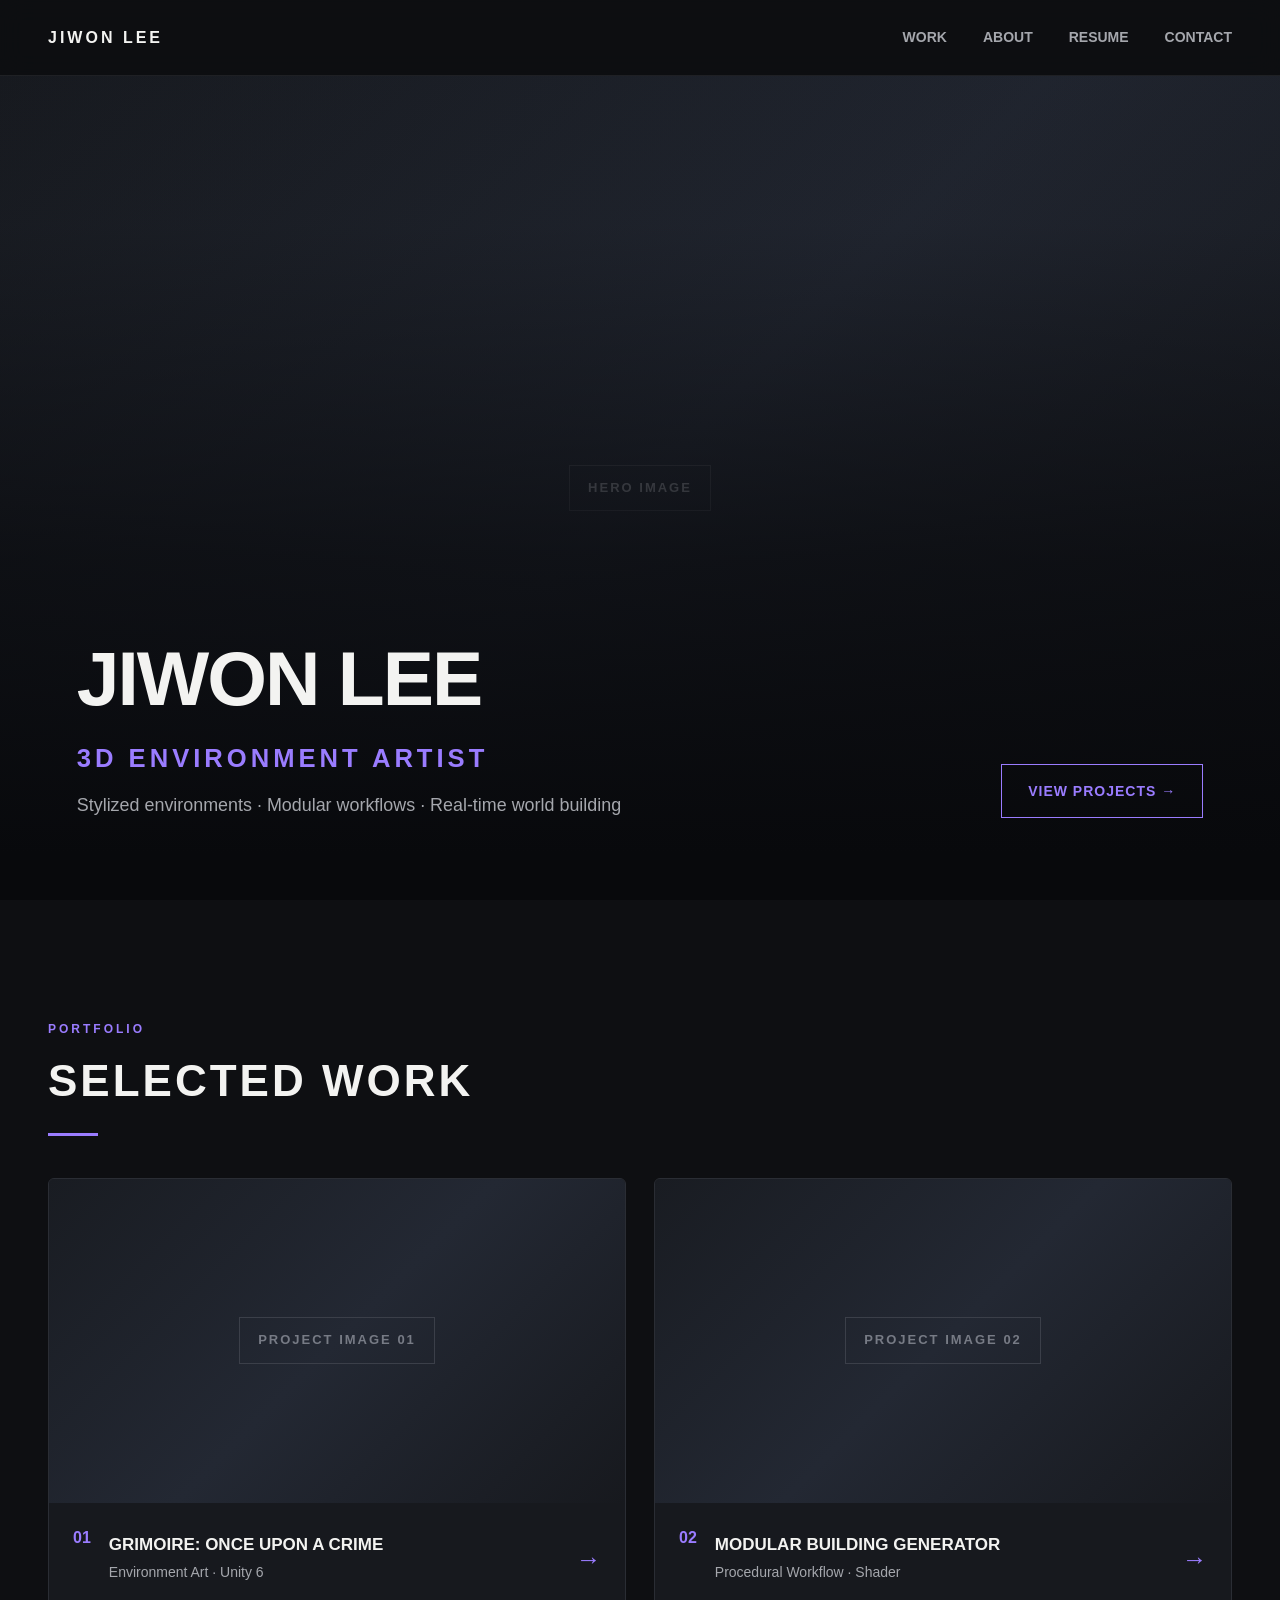
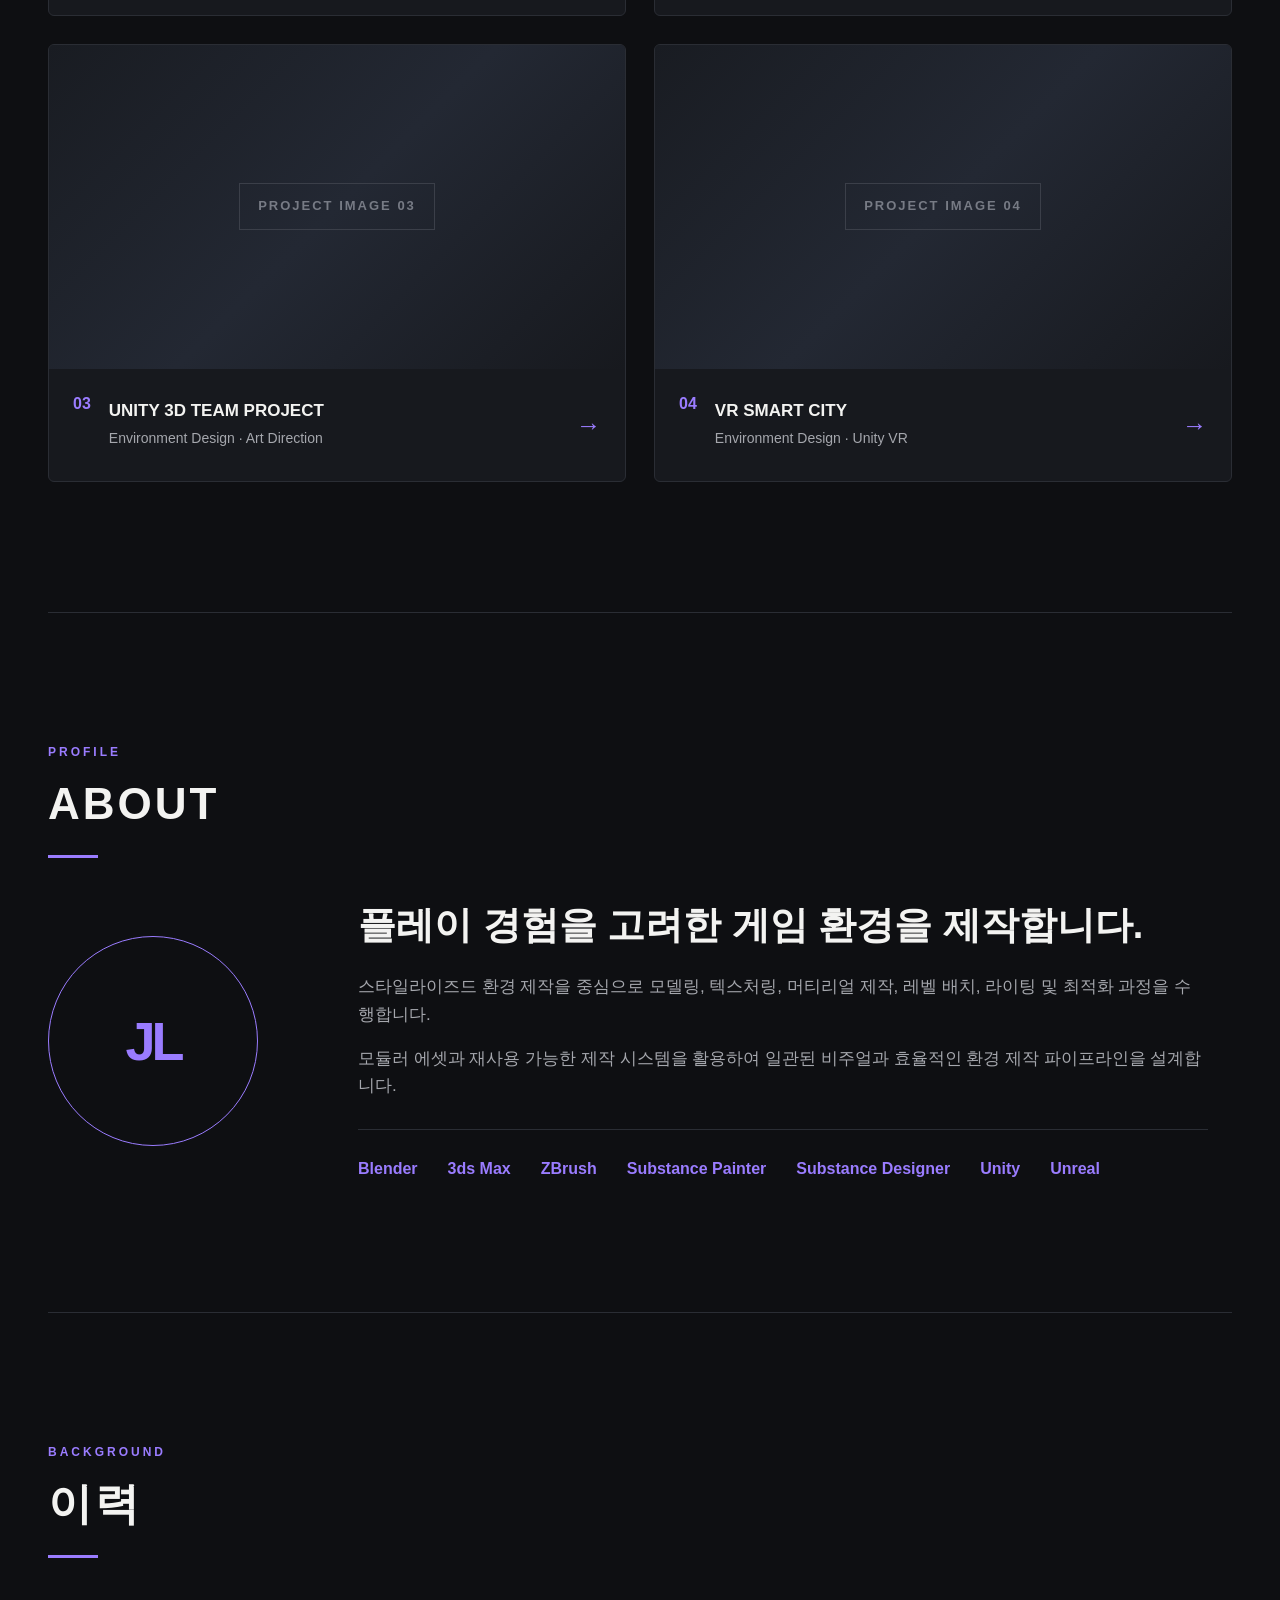
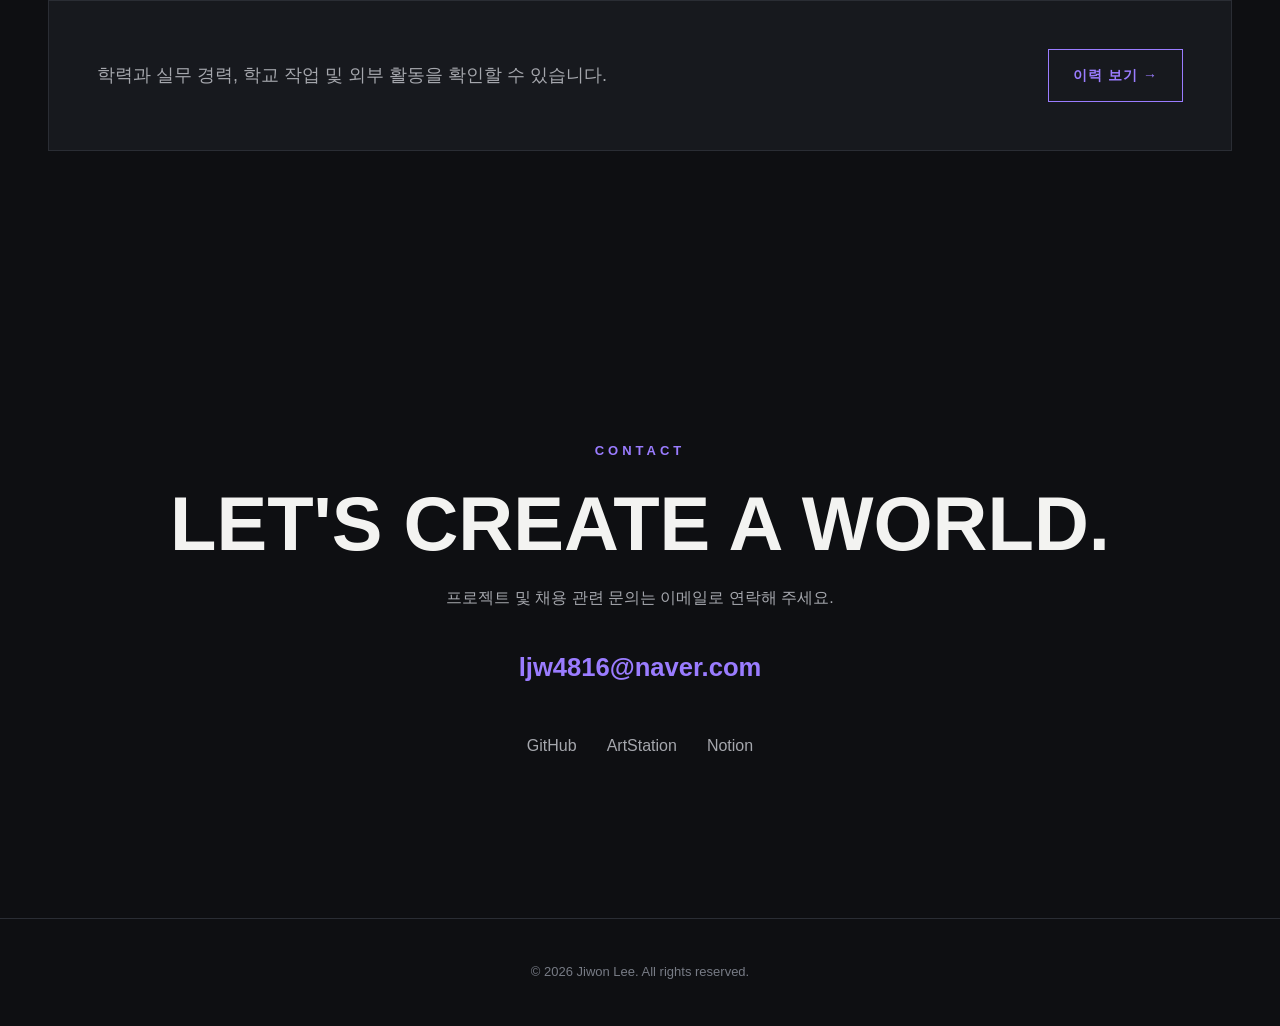
==== index.html @ c4b24809 "메인 페이지 이력 섹션 한글화" ====
<!DOCTYPE html>
<html lang="ko">
<head>
    <meta charset="UTF-8">
    <meta name="viewport" content="width=device-width, initial-scale=1.0">

    <title>Jiwon Lee | 3D Environment Artist</title>

    <link rel="stylesheet" href="style.css">
</head>

<body>

<header class="site-header">
    <a class="logo" href="#home">JIWON LEE</a>

    <nav>
        <a href="#projects">Work</a>
        <a href="#about">About</a>
        <a href="#resume">Resume</a>
        <a href="#contact">Contact</a>
    </nav>
</header>

<main>

    <!-- 대표 영역 -->
    <section id="home" class="hero">

        <div class="hero-image placeholder-image">
            <span>HERO IMAGE</span>
        </div>

        <div class="hero-overlay"></div>

        <div class="hero-content">
            <p class="hero-name">JIWON LEE</p>

            <h1>3D ENVIRONMENT ARTIST</h1>

            <p class="hero-description">
                Stylized environments · Modular workflows · Real-time world building
            </p>
        </div>

        <a class="hero-button" href="#projects">
            VIEW PROJECTS →
        </a>

    </section>


    <!-- 대표 프로젝트 -->
    <section id="projects" class="projects section">

        <div class="section-heading">
            <p>PORTFOLIO</p>
            <h2>SELECTED WORK</h2>
        </div>

        <div class="project-grid">

            <a class="project-card" href="projects/grimoire.html">
                <div class="project-image placeholder-image">
                    <span>PROJECT IMAGE 01</span>
                </div>

                <div class="project-info">
                    <span class="project-number">01</span>

                    <div>
                        <h3>GRIMOIRE: ONCE UPON A CRIME</h3>
                        <p>Environment Art · Unity 6</p>
                    </div>

                    <span class="project-arrow">→</span>
                </div>
            </a>


            <article class="project-card">
                <div class="project-image placeholder-image">
                    <span>PROJECT IMAGE 02</span>
                </div>

                <div class="project-info">
                    <span class="project-number">02</span>

                    <div>
                        <h3>MODULAR BUILDING GENERATOR</h3>
                        <p>Procedural Workflow · Shader</p>
                    </div>

                    <span class="project-arrow">→</span>
                </div>
            </article>


            <article class="project-card">
                <div class="project-image placeholder-image">
                    <span>PROJECT IMAGE 03</span>
                </div>

                <div class="project-info">
                    <span class="project-number">03</span>

                    <div>
                        <h3>UNITY 3D TEAM PROJECT</h3>
                        <p>Environment Design · Art Direction</p>
                    </div>

                    <span class="project-arrow">→</span>
                </div>
            </article>


            <article class="project-card">
                <div class="project-image placeholder-image">
                    <span>PROJECT IMAGE 04</span>
                </div>

                <div class="project-info">
                    <span class="project-number">04</span>

                    <div>
                        <h3>VR SMART CITY</h3>
                        <p>Environment Design · Unity VR</p>
                    </div>

                    <span class="project-arrow">→</span>
                </div>
            </article>

        </div>
    </section>


    <!-- 소개 -->
    <section id="about" class="about section">

        <div class="section-heading">
            <p>PROFILE</p>
            <h2>ABOUT</h2>
        </div>

        <div class="about-content">

            <div class="about-symbol">
                JL
            </div>

            <div class="about-text">
                <h3>플레이 경험을 고려한 게임 환경을 제작합니다.</h3>

                <p>
                    스타일라이즈드 환경 제작을 중심으로 모델링, 텍스처링,
                    머티리얼 제작, 레벨 배치, 라이팅 및 최적화 과정을 수행합니다.
                </p>

                <p>
                    모듈러 에셋과 재사용 가능한 제작 시스템을 활용하여
                    일관된 비주얼과 효율적인 환경 제작 파이프라인을 설계합니다.
                </p>

                <ul class="skill-list">
                    <li>Blender</li>
                    <li>3ds Max</li>
                    <li>ZBrush</li>
                    <li>Substance Painter</li>
                    <li>Substance Designer</li>
                    <li>Unity</li>
                    <li>Unreal</li>
                </ul>
            </div>

        </div>
    </section>


     <!-- 이력 -->
    <section id="resume" class="resume section">
    
        <div class="section-heading">
            <p>BACKGROUND</p>
            <h2>이력</h2>
        </div>
    
        <div class="resume-box">
    
            <p>
                학력과 실무 경력, 학교 작업 및 외부 활동을 확인할 수 있습니다.
            </p>
    
            <a class="outline-button" href="resume.html">
                이력 보기 →
            </a>
    
        </div>
    
    </section>


    <!-- 연락처 -->
    <section id="contact" class="contact section">

        <p class="contact-label">CONTACT</p>

        <h2>LET'S CREATE A WORLD.</h2>

        <p>
            프로젝트 및 채용 관련 문의는 이메일로 연락해 주세요.
        </p>

        <a class="email-link" href="mailto:your-email@example.com">
            ljw4816@naver.com
        </a>

        <div class="social-links">
            <a href="#" target="_blank">GitHub</a>
            <a href="#" target="_blank">ArtStation</a>
            <a href="#" target="_blank">Notion</a>
        </div>

    </section>

</main>


<footer>
    <p>© 2026 Jiwon Lee. All rights reserved.</p>
</footer>

</body>
</html>
---- style.css ----
/* ================================
   기본 설정
================================ */

:root {
    --background: #0e0f12;
    --surface: #17191e;
    --surface-light: #1d2026;
    --text-primary: #f3f3f1;
    --text-secondary: #a5a7ad;
    --line: #2a2d34;
    --accent: #9a7cff;
}

* {
    box-sizing: border-box;
}

html {
    scroll-behavior: smooth;
}

body {
    margin: 0;
    background-color: var(--background);
    color: var(--text-primary);
    font-family: "Pretendard", "Noto Sans KR", Arial, sans-serif;
    line-height: 1.6;
}

a {
    color: inherit;
    text-decoration: none;
}

img {
    display: block;
    width: 100%;
}

.section {
    width: min(1400px, calc(100% - 96px));
    margin: 0 auto;
    padding: 130px 0;
}


/* ================================
   상단 메뉴
================================ */

.site-header {
    position: fixed;
    top: 0;
    left: 0;
    z-index: 1000;

    display: flex;
    align-items: center;
    justify-content: space-between;

    width: 100%;
    height: 76px;
    padding: 0 48px;

    background-color: rgba(14, 15, 18, 0.92);
    border-bottom: 1px solid rgba(255, 255, 255, 0.08);
    backdrop-filter: blur(12px);
}

.logo {
    font-size: 16px;
    font-weight: 800;
    letter-spacing: 3px;
}

nav {
    display: flex;
    gap: 36px;
}

nav a {
    position: relative;
    color: var(--text-secondary);
    font-size: 14px;
    font-weight: 600;
    text-transform: uppercase;
    transition: color 0.2s ease;
}

nav a:hover {
    color: var(--text-primary);
}

nav a::after {
    position: absolute;
    bottom: -10px;
    left: 0;

    width: 0;
    height: 2px;

    background-color: var(--accent);
    content: "";
    transition: width 0.2s ease;
}

nav a:hover::after {
    width: 100%;
}


/* ================================
   Hero
================================ */

.hero {
    position: relative;
    display: flex;
    align-items: flex-end;

    min-height: 100vh;
    padding: 150px 6% 80px;
    overflow: hidden;
}

.hero-image {
    position: absolute;
    inset: 76px 0 0;
}

.hero-overlay {
    position: absolute;
    inset: 0;

    background:
        linear-gradient(
            to top,
            rgba(8, 9, 12, 1) 5%,
            rgba(8, 9, 12, 0.72) 38%,
            rgba(8, 9, 12, 0.12) 75%
        );
}

.hero-content {
    position: relative;
    z-index: 2;
    max-width: 850px;
}

.hero-name {
    margin: 0 0 8px;
    font-size: clamp(42px, 6vw, 82px);
    font-weight: 800;
    line-height: 1;
    letter-spacing: -2px;
}

.hero h1 {
    margin: 22px 0 12px;
    color: var(--accent);
    font-size: clamp(18px, 2vw, 28px);
    font-weight: 600;
    letter-spacing: 4px;
}

.hero-description {
    margin: 0;
    color: var(--text-secondary);
    font-size: clamp(15px, 1.4vw, 19px);
}

.hero-button {
    position: absolute;
    right: 6%;
    bottom: 82px;
    z-index: 2;

    padding: 15px 26px;
    color: var(--accent);
    border: 1px solid var(--accent);

    font-size: 14px;
    font-weight: 700;
    letter-spacing: 1px;
    transition:
        color 0.2s ease,
        background-color 0.2s ease;
}

.hero-button:hover {
    color: #101114;
    background-color: var(--accent);
}


/* ================================
   임시 이미지 영역
================================ */

.placeholder-image {
    display: flex;
    align-items: center;
    justify-content: center;

    color: #777b85;
    background:
        linear-gradient(
            135deg,
            #191c22 0%,
            #232833 50%,
            #17191e 100%
        );
}

.placeholder-image span {
    padding: 12px 18px;
    border: 1px solid #3b3f49;

    font-size: 13px;
    font-weight: 700;
    letter-spacing: 2px;
}


/* ================================
   섹션 제목
================================ */

.section-heading {
    margin-bottom: 42px;
}

.section-heading p {
    margin: 0 0 7px;
    color: var(--accent);

    font-size: 12px;
    font-weight: 700;
    letter-spacing: 3px;
}

.section-heading h2 {
    margin: 0;
    font-size: clamp(28px, 4vw, 44px);
    letter-spacing: 3px;
}

.section-heading h2::after {
    display: block;

    width: 50px;
    height: 3px;
    margin-top: 16px;

    background-color: var(--accent);
    content: "";
}


/* ================================
   프로젝트
================================ */

.projects {
    padding-top: 120px;
}

.project-grid {
    display: grid;
    grid-template-columns: repeat(2, minmax(0, 1fr));
    gap: 28px;
}

.project-card {
    overflow: hidden;
    background-color: var(--surface);
    border: 1px solid var(--line);
    border-radius: 6px;

    transition:
        transform 0.25s ease,
        border-color 0.25s ease;
}

.project-card:hover {
    transform: translateY(-6px);
    border-color: var(--accent);
}

.project-image {
    width: 100%;
    aspect-ratio: 16 / 9;
    overflow: hidden;
}

.project-image img {
    width: 100%;
    height: 100%;
    object-fit: cover;

    transition: transform 0.35s ease;
}

.project-card:hover .project-image img {
    transform: scale(1.03);
}

.project-info {
    display: grid;
    grid-template-columns: auto 1fr auto;
    align-items: center;
    gap: 18px;

    min-height: 112px;
    padding: 22px 24px;
}

.project-number {
    align-self: start;
    color: var(--accent);
    font-weight: 800;
}

.project-info h3 {
    margin: 0 0 4px;
    font-size: 17px;
    line-height: 1.4;
}

.project-info p {
    margin: 0;
    color: var(--text-secondary);
    font-size: 14px;
}

.project-arrow {
    color: var(--accent);
    font-size: 25px;
}


/* ================================
   About
================================ */

.about {
    border-top: 1px solid var(--line);
}

.about-content {
    display: grid;
    grid-template-columns: 240px 1fr;
    align-items: center;
    gap: 70px;
}

.about-symbol {
    display: flex;
    align-items: center;
    justify-content: center;

    width: 210px;
    aspect-ratio: 1;
    color: var(--accent);
    border: 1px solid var(--accent);
    border-radius: 50%;

    font-size: 54px;
    font-weight: 800;
    letter-spacing: -4px;
}

.about-text {
    max-width: 850px;
}

.about-text h3 {
    margin: 0 0 22px;
    font-size: clamp(24px, 3vw, 38px);
    line-height: 1.35;
}

.about-text p {
    color: var(--text-secondary);
    font-size: 17px;
}

.skill-list {
    display: flex;
    flex-wrap: wrap;
    gap: 12px 30px;

    margin: 30px 0 0;
    padding: 26px 0 0;
    border-top: 1px solid var(--line);
    list-style: none;
}

.skill-list li {
    color: var(--accent);
    font-weight: 700;
}


/* ================================
   Resume
================================ */

.resume {
    border-top: 1px solid var(--line);
}

.resume-box {
    display: flex;
    align-items: center;
    justify-content: space-between;
    gap: 40px;

    padding: 48px;
    background-color: var(--surface);
    border: 1px solid var(--line);
}

.resume-box p {
    margin: 0;
    color: var(--text-secondary);
    font-size: 18px;
}

.outline-button {
    flex-shrink: 0;
    padding: 14px 24px;
    color: var(--accent);
    border: 1px solid var(--accent);

    font-size: 14px;
    font-weight: 700;
    letter-spacing: 1px;
}

.outline-button:hover {
    color: var(--background);
    background-color: var(--accent);
}


/* ================================
   Contact
================================ */

.contact {
    padding-top: 160px;
    padding-bottom: 160px;
    text-align: center;
}

.contact-label {
    margin: 0;
    color: var(--accent);

    font-size: 13px;
    font-weight: 700;
    letter-spacing: 4px;
}

.contact h2 {
    margin: 20px 0;
    font-size: clamp(36px, 6vw, 76px);
    line-height: 1.1;
}

.contact > p:not(.contact-label) {
    color: var(--text-secondary);
}

.email-link {
    display: inline-block;
    margin-top: 20px;

    color: var(--accent);
    font-size: clamp(18px, 2vw, 26px);
    font-weight: 700;
}

.social-links {
    display: flex;
    justify-content: center;
    gap: 30px;

    margin-top: 45px;
}

.social-links a {
    color: var(--text-secondary);
}

.social-links a:hover {
    color: var(--text-primary);
}


/* ================================
   Footer
================================ */

footer {
    padding: 30px 48px;
    color: #777b85;
    border-top: 1px solid var(--line);

    font-size: 13px;
    text-align: center;
}


/* ================================
   태블릿 · 모바일
================================ */

@media (max-width: 900px) {
    .section {
        width: min(100% - 48px, 1400px);
        padding: 90px 0;
    }

    .site-header {
        height: 68px;
        padding: 0 24px;
    }

    nav {
        gap: 20px;
    }

    .hero {
        min-height: 820px;
        padding: 130px 24px 100px;
    }

    .hero-image {
        inset: 68px 0 0;
    }

    .hero-button {
        right: auto;
        bottom: 40px;
        left: 24px;
    }

    .project-grid {
        grid-template-columns: 1fr;
    }

    .about-content {
        grid-template-columns: 1fr;
        gap: 40px;
    }

    .about-symbol {
        width: 150px;
    }

    .resume-box {
        align-items: flex-start;
        flex-direction: column;
    }
}

@media (max-width: 620px) {
    .logo {
        font-size: 13px;
        letter-spacing: 2px;
    }

    nav a {
        display: none;
    }

    nav a:first-child,
    nav a:last-child {
        display: block;
    }

    .hero-name {
        letter-spacing: -1px;
    }

    .hero h1 {
        letter-spacing: 2px;
    }

    .project-info {
        grid-template-columns: auto 1fr;
    }

    .project-arrow {
        display: none;
    }

    .resume-box {
        padding: 30px 24px;
    }

    .social-links {
        flex-wrap: wrap;
    }
}
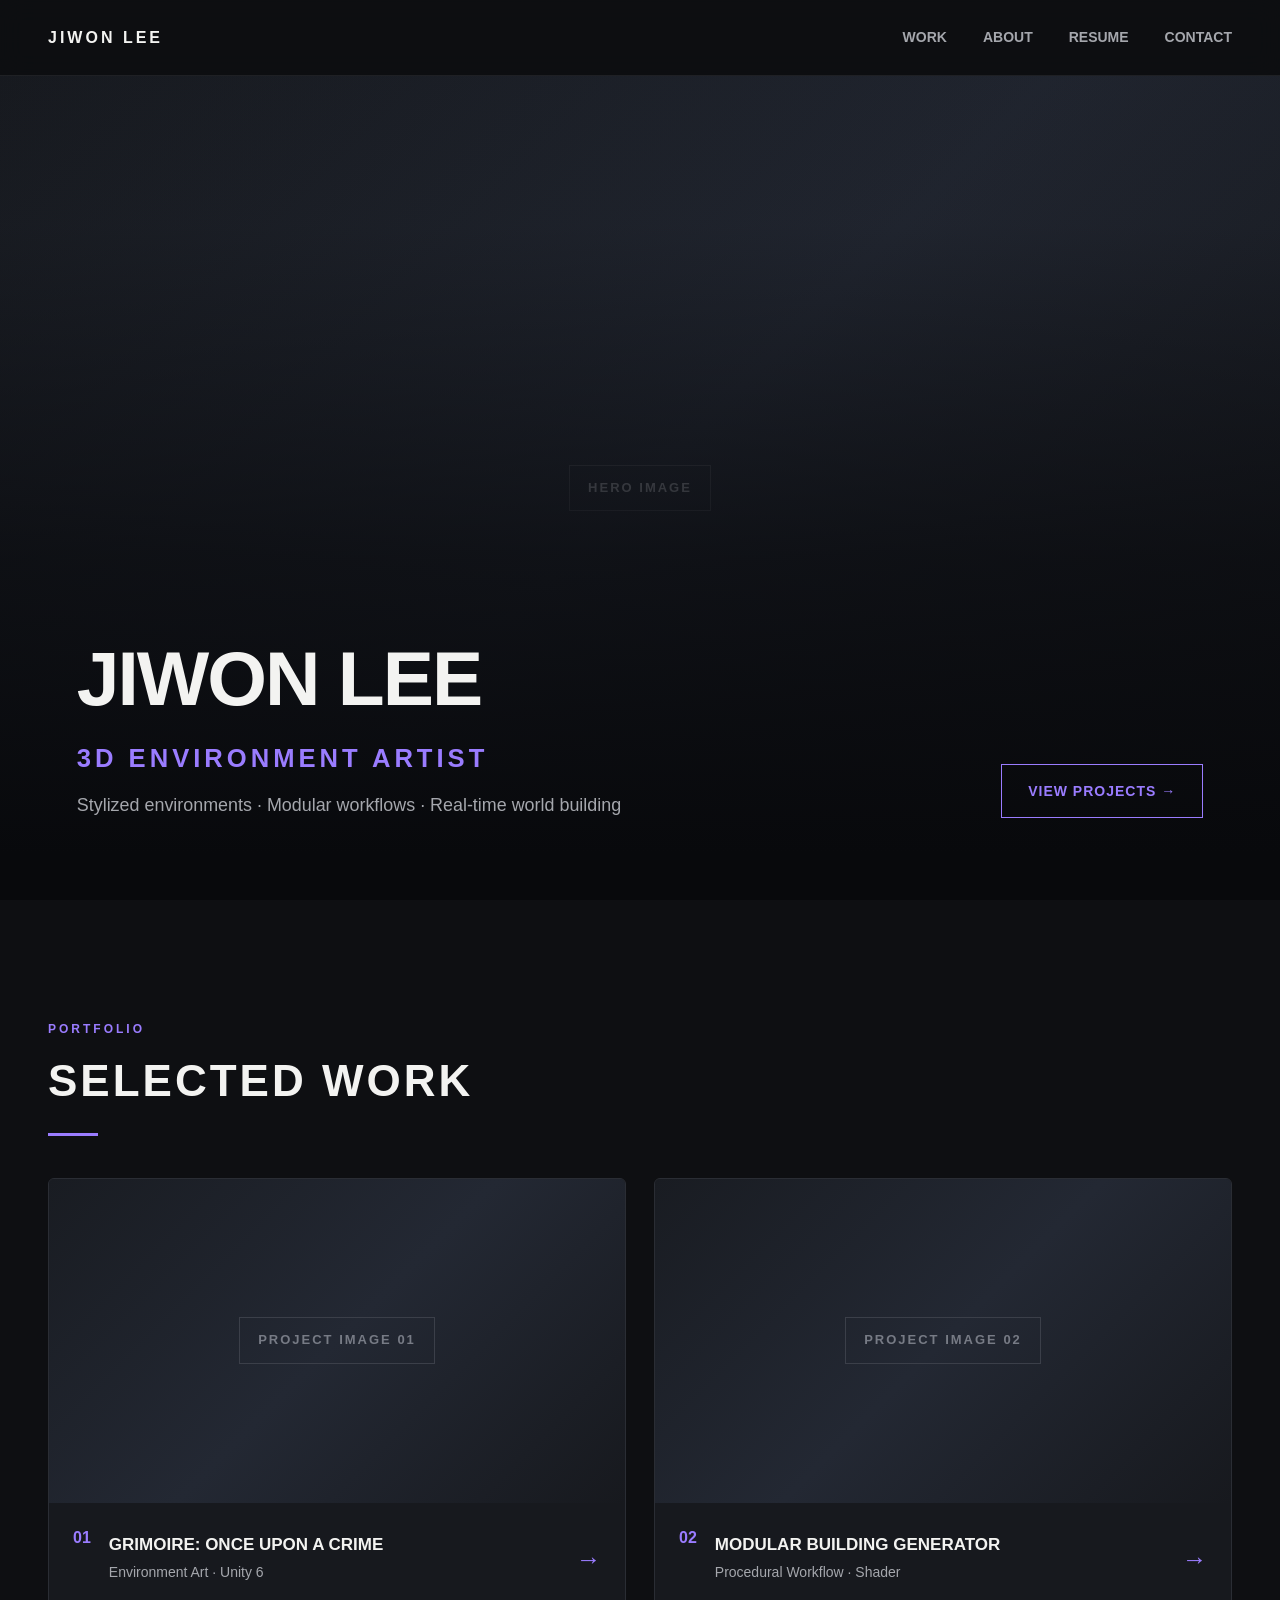
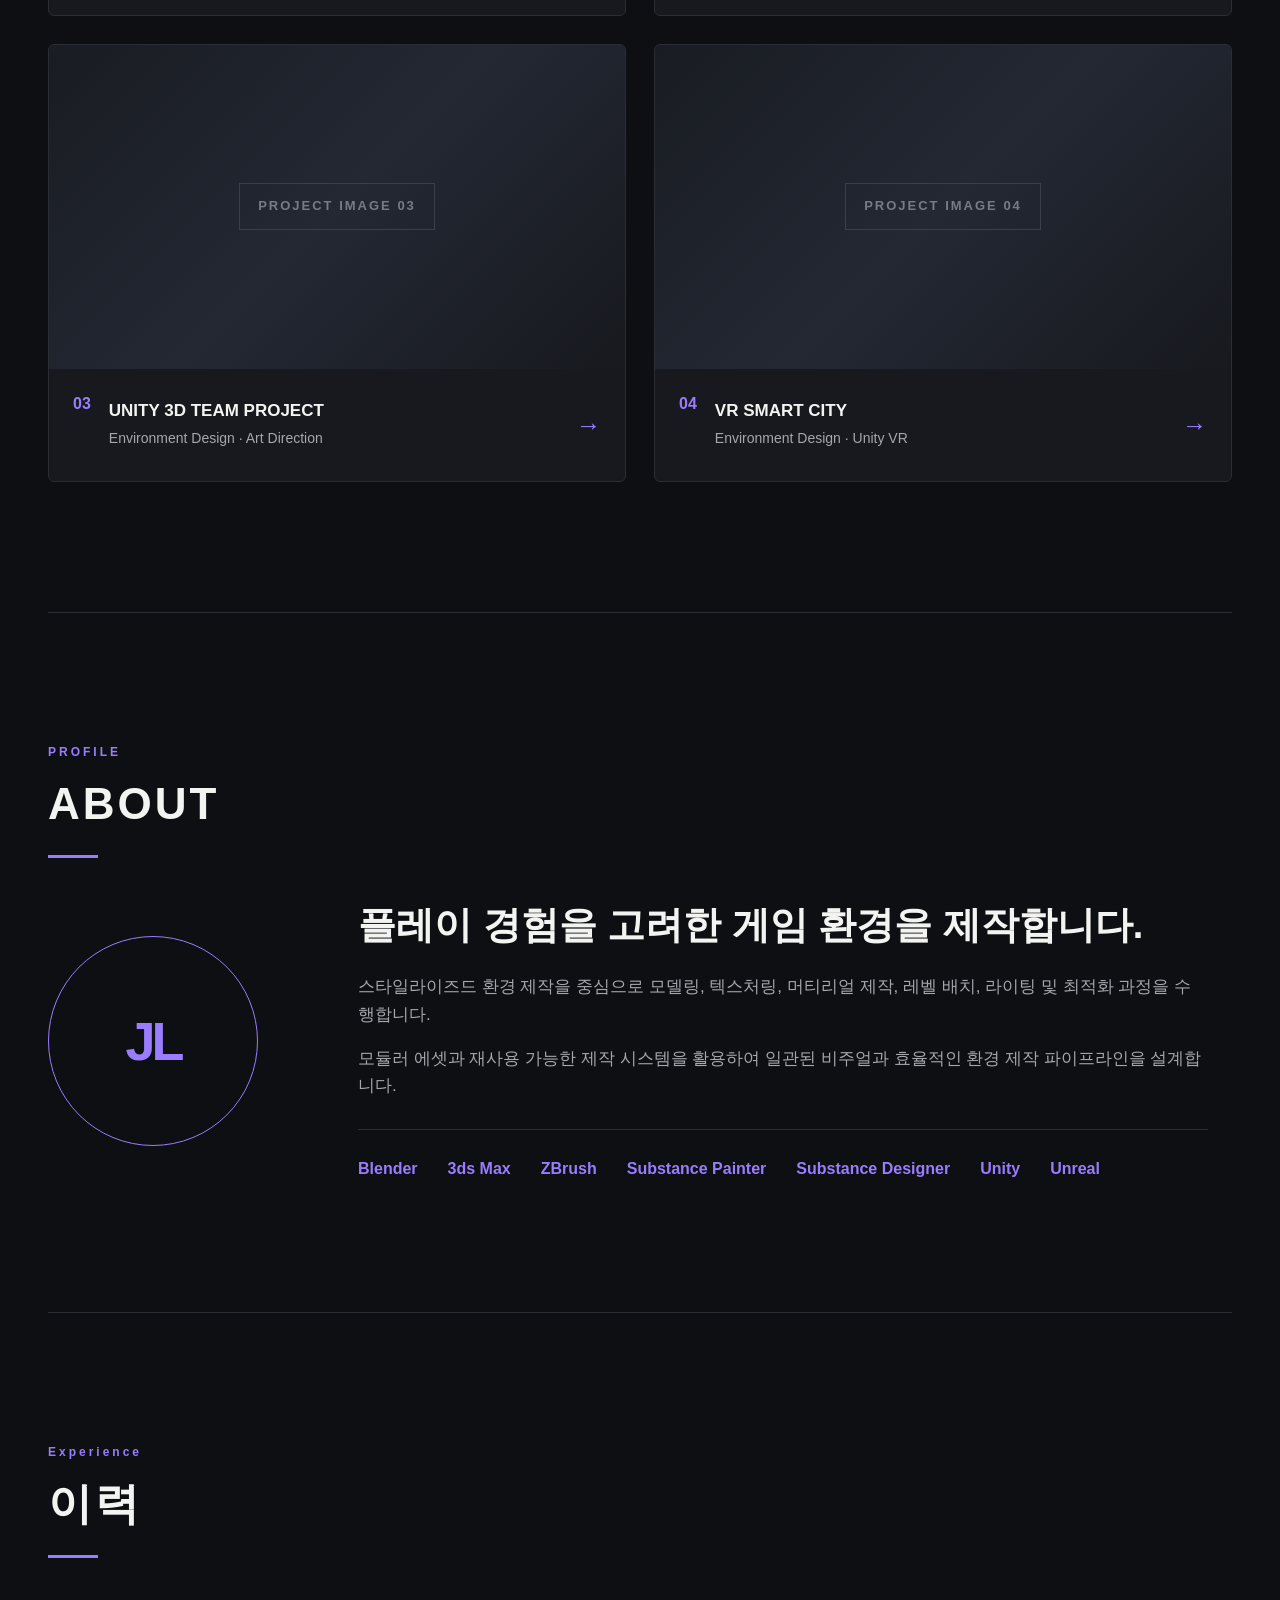
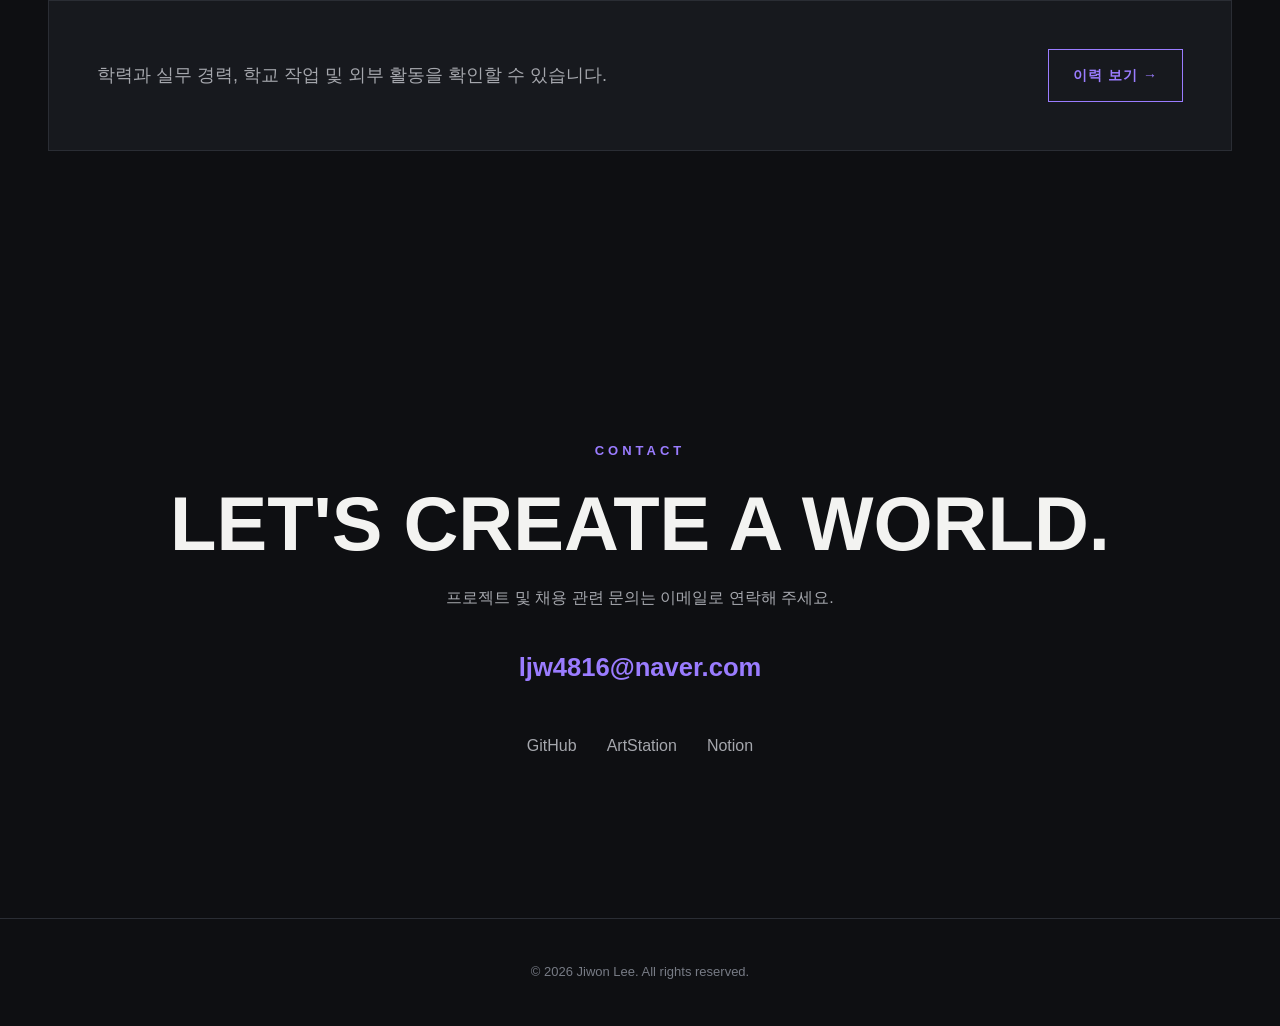
==== commit a4fa4bb2: "Update index.html" ====
--- a/index.html
+++ b/index.html
@@ -181,7 +181,7 @@
     <section id="resume" class="resume section">
     
         <div class="section-heading">
-            <p>BACKGROUND</p>
+            <p>Experience</p>
             <h2>이력</h2>
         </div>
     
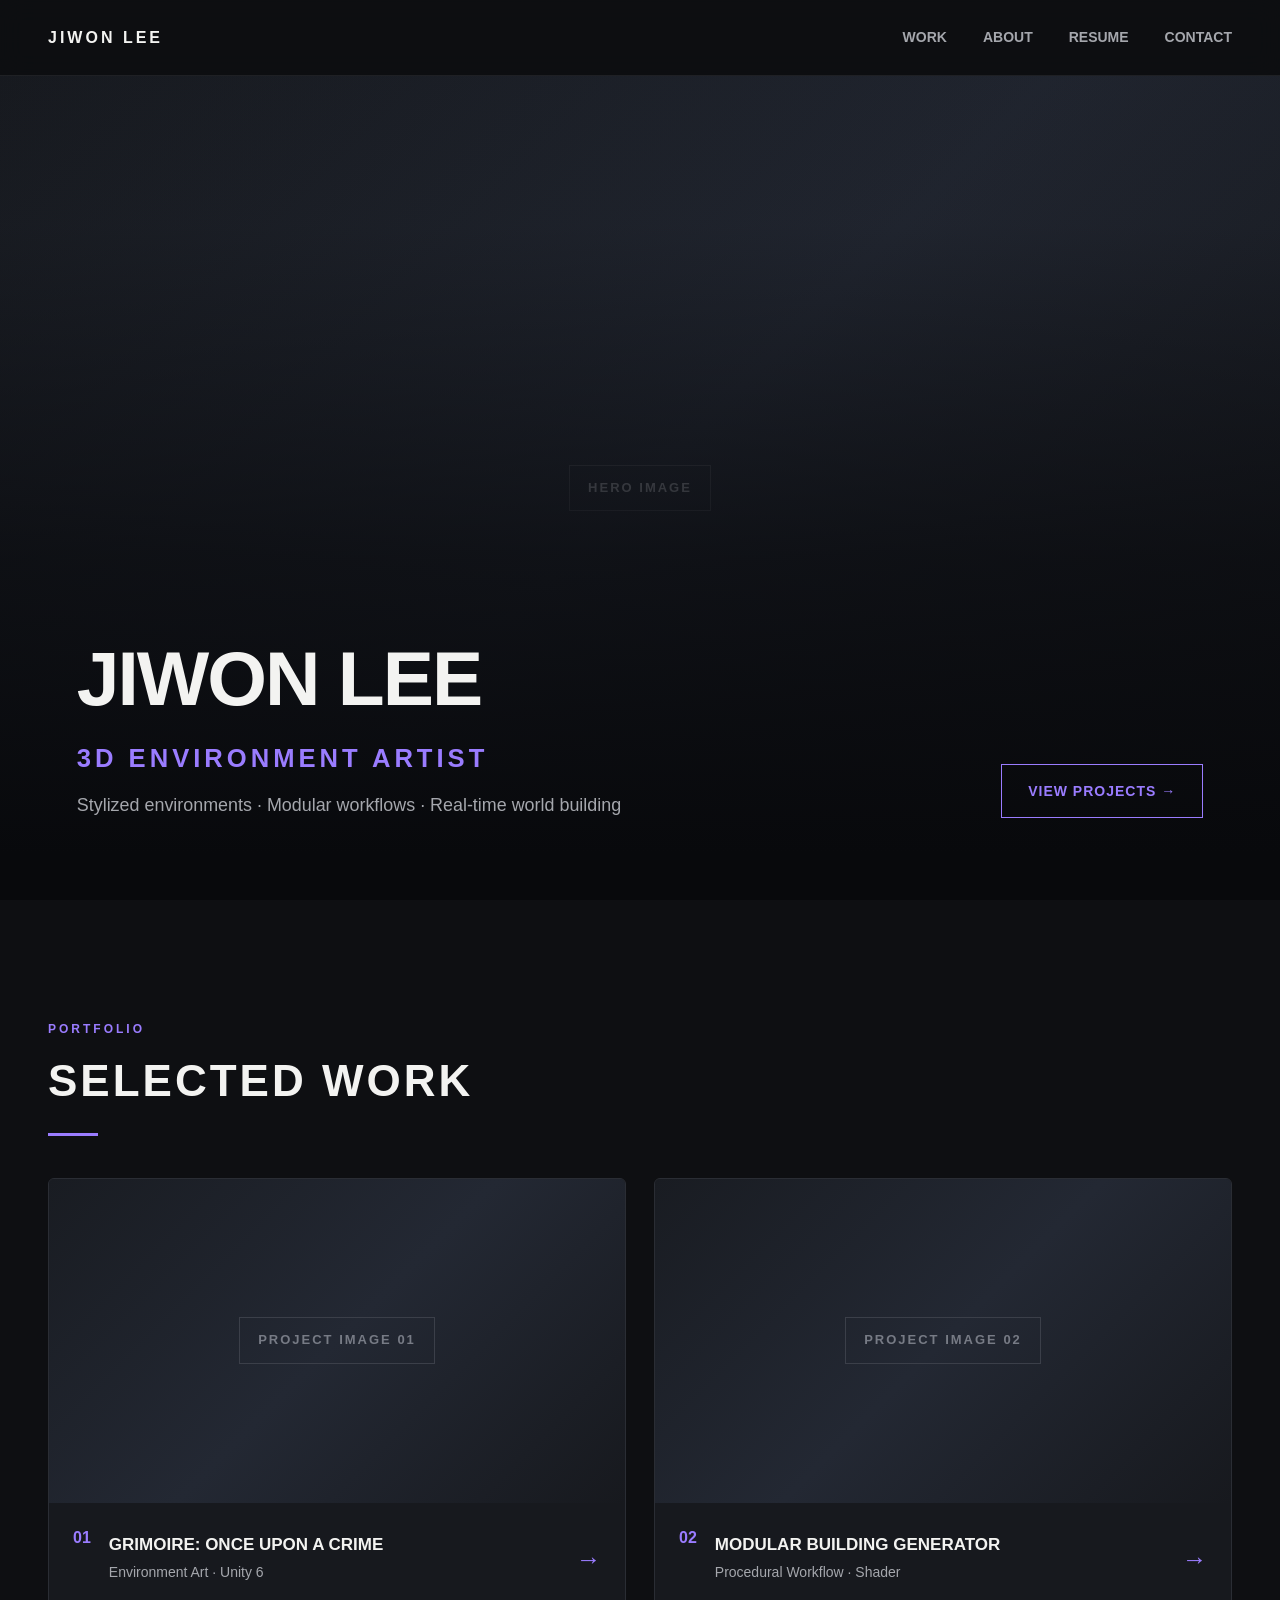
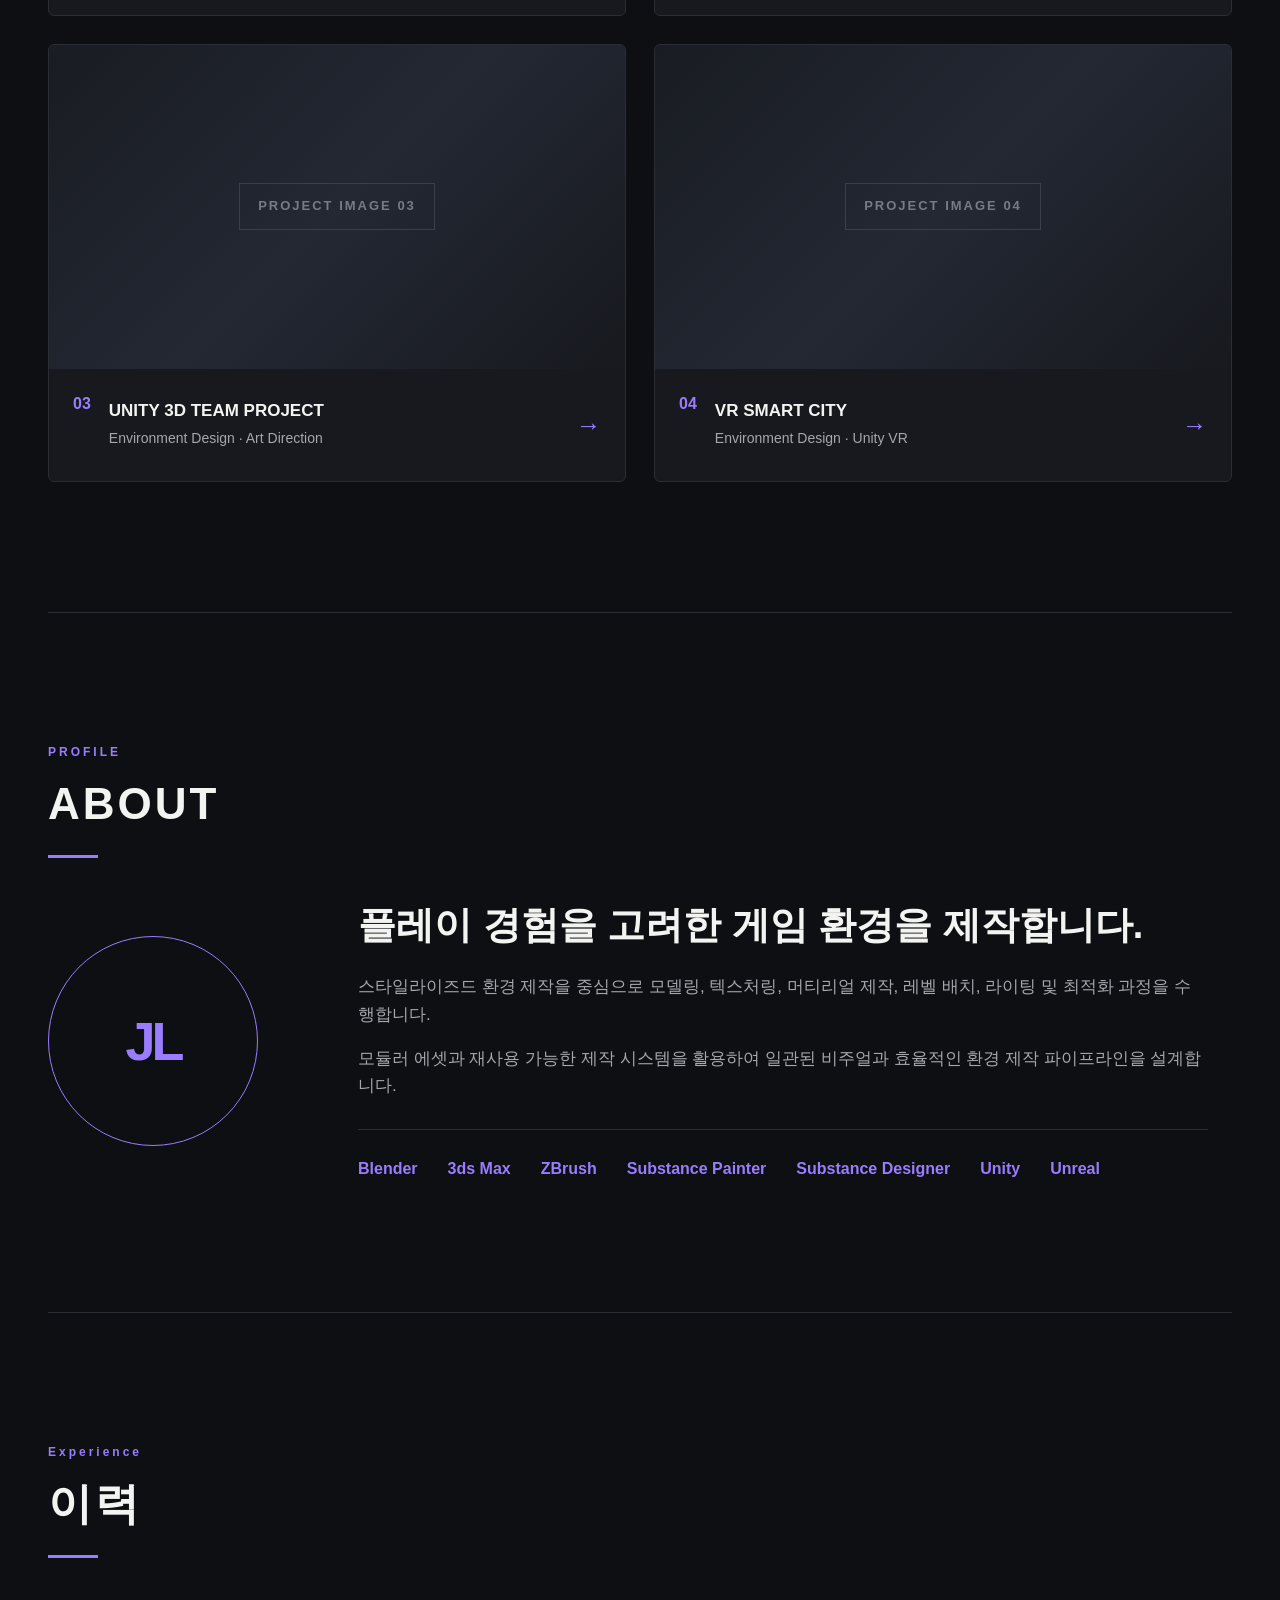
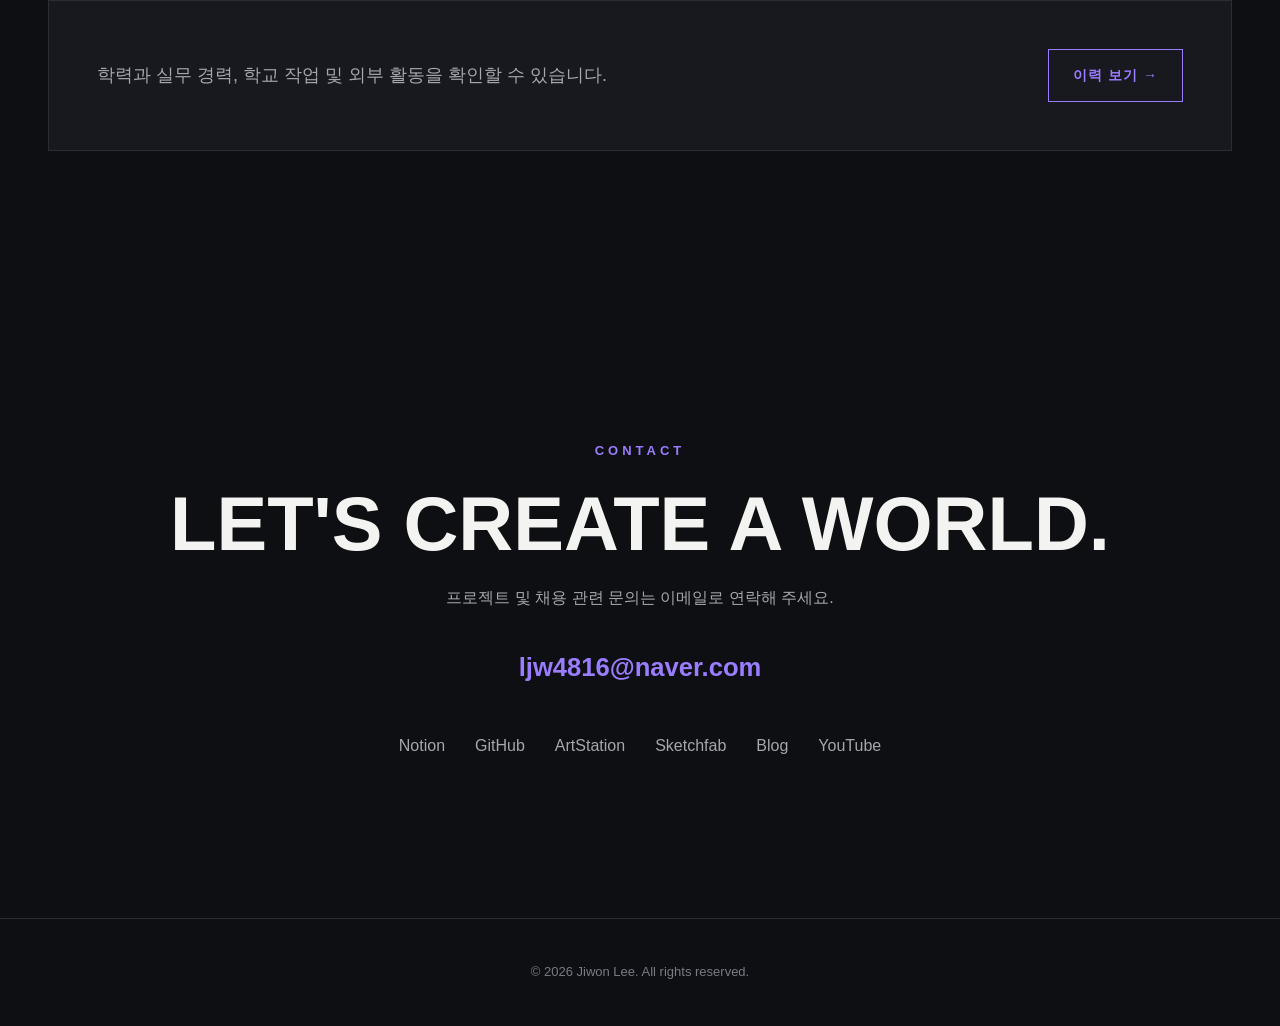
==== commit dc008db9: "연락처 외부 링크 연결" ====
--- a/index.html
+++ b/index.html
@@ -211,15 +211,64 @@
             프로젝트 및 채용 관련 문의는 이메일로 연락해 주세요.
         </p>
 
-        <a class="email-link" href="mailto:your-email@example.com">
-            ljw4816@naver.com
-        </a>
-
-        <div class="social-links">
-            <a href="#" target="_blank">GitHub</a>
-            <a href="#" target="_blank">ArtStation</a>
-            <a href="#" target="_blank">Notion</a>
-        </div>
+        <a
+    class="email-link"
+    href="mailto:ljw4816@naver.com"
+>
+    ljw4816@naver.com
+</a>
+
+       <div class="social-links">
+
+    <a
+        href="https://leejiwon.notion.site/3b110d86fdd580a982d1da7cafaaef46?v=3b110d86fdd58021b322000c36af272a&source=copy_link"
+        target="_blank"
+        rel="noopener noreferrer"
+    >
+        Notion
+    </a>
+
+    <a
+        href="https://github.com/JiwonEnv"
+        target="_blank"
+        rel="noopener noreferrer"
+    >
+        GitHub
+    </a>
+
+    <a
+        href="https://www.artstation.com/leejiwon_karts"
+        target="_blank"
+        rel="noopener noreferrer"
+    >
+        ArtStation
+    </a>
+
+    <a
+        href="https://sketchfab.com/leejiwon"
+        target="_blank"
+        rel="noopener noreferrer"
+    >
+        Sketchfab
+    </a>
+
+    <a
+        href="https://blog.naver.com/ljw4816"
+        target="_blank"
+        rel="noopener noreferrer"
+    >
+        Blog
+    </a>
+
+    <a
+        href="https://www.youtube.com/@GameEnv_Jiwon"
+        target="_blank"
+        rel="noopener noreferrer"
+    >
+        YouTube
+    </a>
+
+</div>
 
     </section>
 
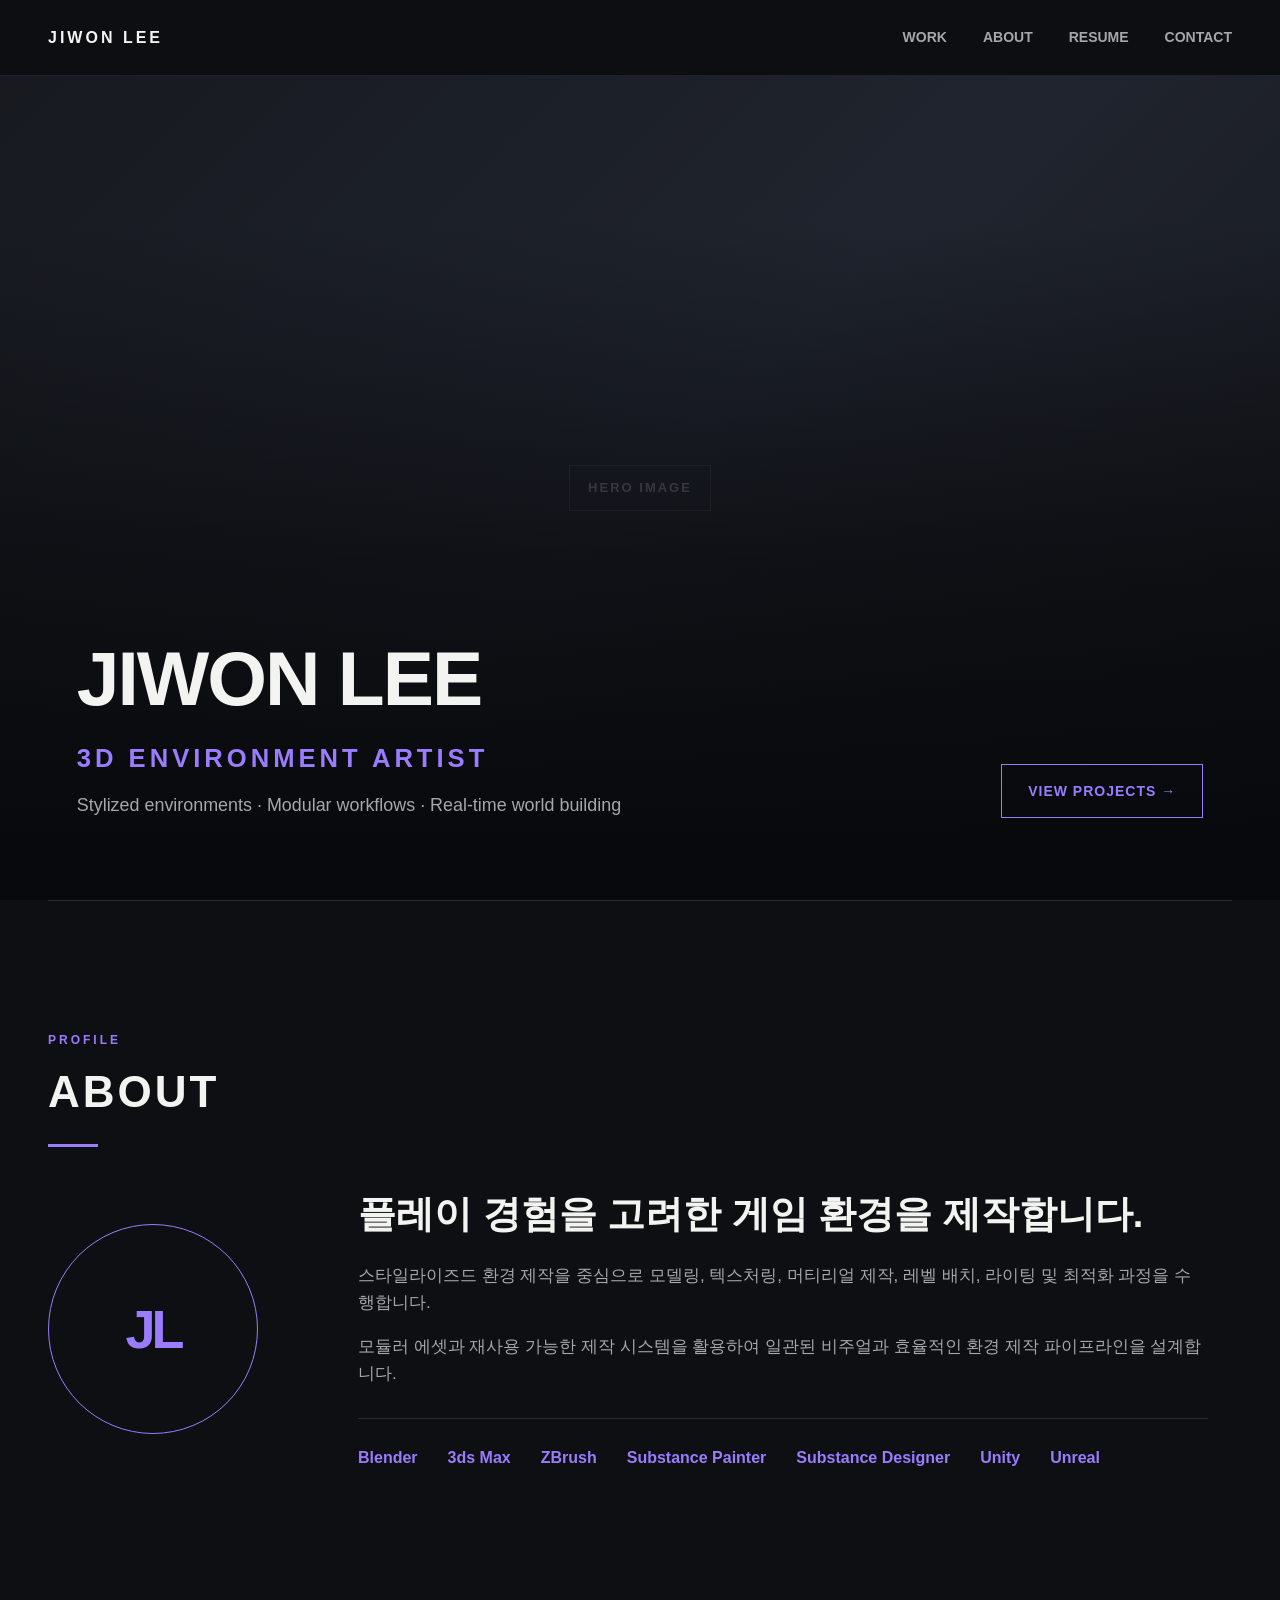
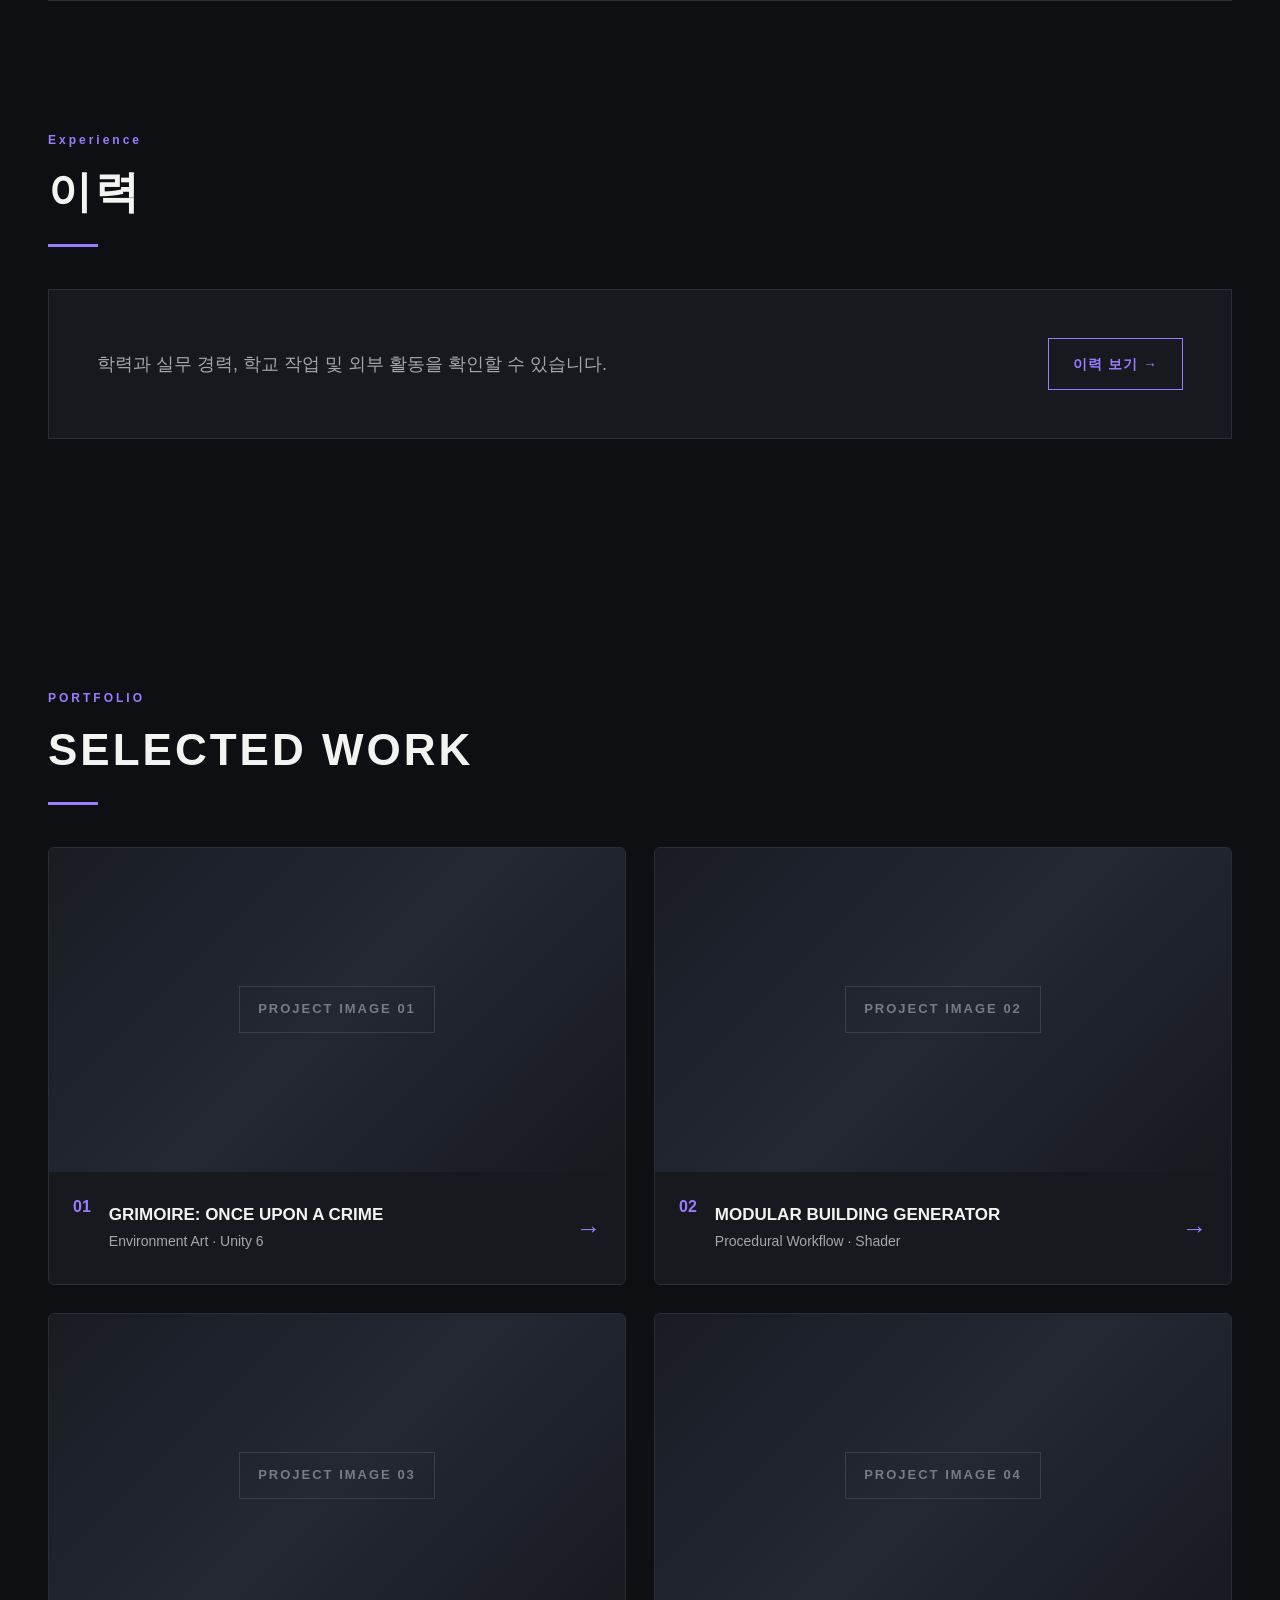
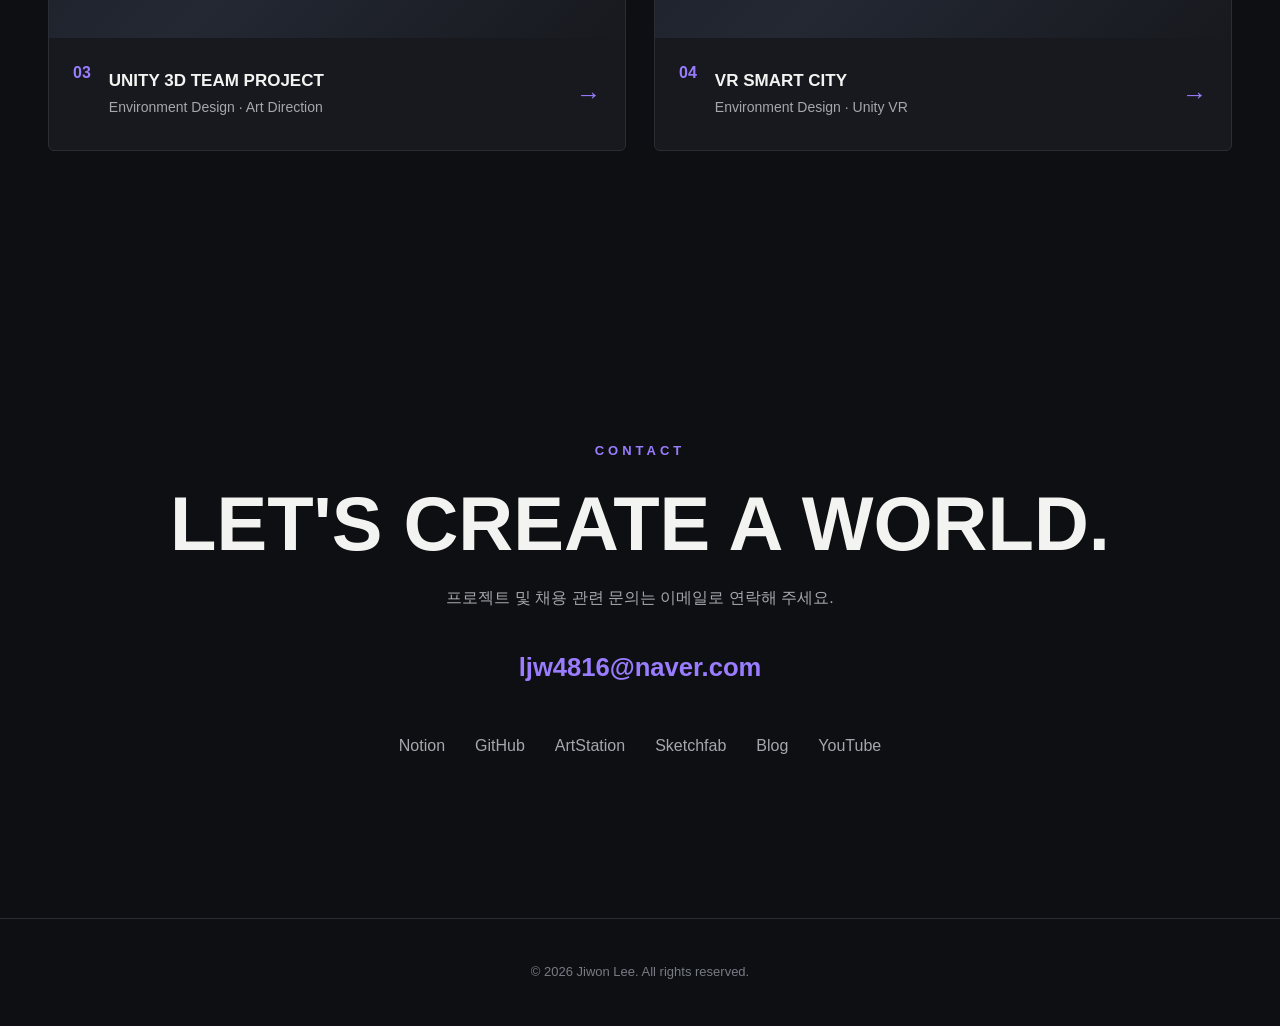
==== commit 3c059e13: "내용 순서 변경" ====
--- a/index.html
+++ b/index.html
@@ -48,92 +48,6 @@
         </a>
 
     </section>
-
-
-    <!-- 대표 프로젝트 -->
-    <section id="projects" class="projects section">
-
-        <div class="section-heading">
-            <p>PORTFOLIO</p>
-            <h2>SELECTED WORK</h2>
-        </div>
-
-        <div class="project-grid">
-
-            <a class="project-card" href="projects/grimoire.html">
-                <div class="project-image placeholder-image">
-                    <span>PROJECT IMAGE 01</span>
-                </div>
-
-                <div class="project-info">
-                    <span class="project-number">01</span>
-
-                    <div>
-                        <h3>GRIMOIRE: ONCE UPON A CRIME</h3>
-                        <p>Environment Art · Unity 6</p>
-                    </div>
-
-                    <span class="project-arrow">→</span>
-                </div>
-            </a>
-
-
-            <article class="project-card">
-                <div class="project-image placeholder-image">
-                    <span>PROJECT IMAGE 02</span>
-                </div>
-
-                <div class="project-info">
-                    <span class="project-number">02</span>
-
-                    <div>
-                        <h3>MODULAR BUILDING GENERATOR</h3>
-                        <p>Procedural Workflow · Shader</p>
-                    </div>
-
-                    <span class="project-arrow">→</span>
-                </div>
-            </article>
-
-
-            <article class="project-card">
-                <div class="project-image placeholder-image">
-                    <span>PROJECT IMAGE 03</span>
-                </div>
-
-                <div class="project-info">
-                    <span class="project-number">03</span>
-
-                    <div>
-                        <h3>UNITY 3D TEAM PROJECT</h3>
-                        <p>Environment Design · Art Direction</p>
-                    </div>
-
-                    <span class="project-arrow">→</span>
-                </div>
-            </article>
-
-
-            <article class="project-card">
-                <div class="project-image placeholder-image">
-                    <span>PROJECT IMAGE 04</span>
-                </div>
-
-                <div class="project-info">
-                    <span class="project-number">04</span>
-
-                    <div>
-                        <h3>VR SMART CITY</h3>
-                        <p>Environment Design · Unity VR</p>
-                    </div>
-
-                    <span class="project-arrow">→</span>
-                </div>
-            </article>
-
-        </div>
-    </section>
-
 
     <!-- 소개 -->
     <section id="about" class="about section">
@@ -199,6 +113,90 @@
     
     </section>
 
+    <!-- 대표 프로젝트 -->
+    <section id="projects" class="projects section">
+
+        <div class="section-heading">
+            <p>PORTFOLIO</p>
+            <h2>SELECTED WORK</h2>
+        </div>
+
+        <div class="project-grid">
+
+            <a class="project-card" href="projects/grimoire.html">
+                <div class="project-image placeholder-image">
+                    <span>PROJECT IMAGE 01</span>
+                </div>
+
+                <div class="project-info">
+                    <span class="project-number">01</span>
+
+                    <div>
+                        <h3>GRIMOIRE: ONCE UPON A CRIME</h3>
+                        <p>Environment Art · Unity 6</p>
+                    </div>
+
+                    <span class="project-arrow">→</span>
+                </div>
+            </a>
+
+
+            <article class="project-card">
+                <div class="project-image placeholder-image">
+                    <span>PROJECT IMAGE 02</span>
+                </div>
+
+                <div class="project-info">
+                    <span class="project-number">02</span>
+
+                    <div>
+                        <h3>MODULAR BUILDING GENERATOR</h3>
+                        <p>Procedural Workflow · Shader</p>
+                    </div>
+
+                    <span class="project-arrow">→</span>
+                </div>
+            </article>
+
+
+            <article class="project-card">
+                <div class="project-image placeholder-image">
+                    <span>PROJECT IMAGE 03</span>
+                </div>
+
+                <div class="project-info">
+                    <span class="project-number">03</span>
+
+                    <div>
+                        <h3>UNITY 3D TEAM PROJECT</h3>
+                        <p>Environment Design · Art Direction</p>
+                    </div>
+
+                    <span class="project-arrow">→</span>
+                </div>
+            </article>
+
+
+            <article class="project-card">
+                <div class="project-image placeholder-image">
+                    <span>PROJECT IMAGE 04</span>
+                </div>
+
+                <div class="project-info">
+                    <span class="project-number">04</span>
+
+                    <div>
+                        <h3>VR SMART CITY</h3>
+                        <p>Environment Design · Unity VR</p>
+                    </div>
+
+                    <span class="project-arrow">→</span>
+                </div>
+            </article>
+
+        </div>
+    </section>
+
 
     <!-- 연락처 -->
     <section id="contact" class="contact section">
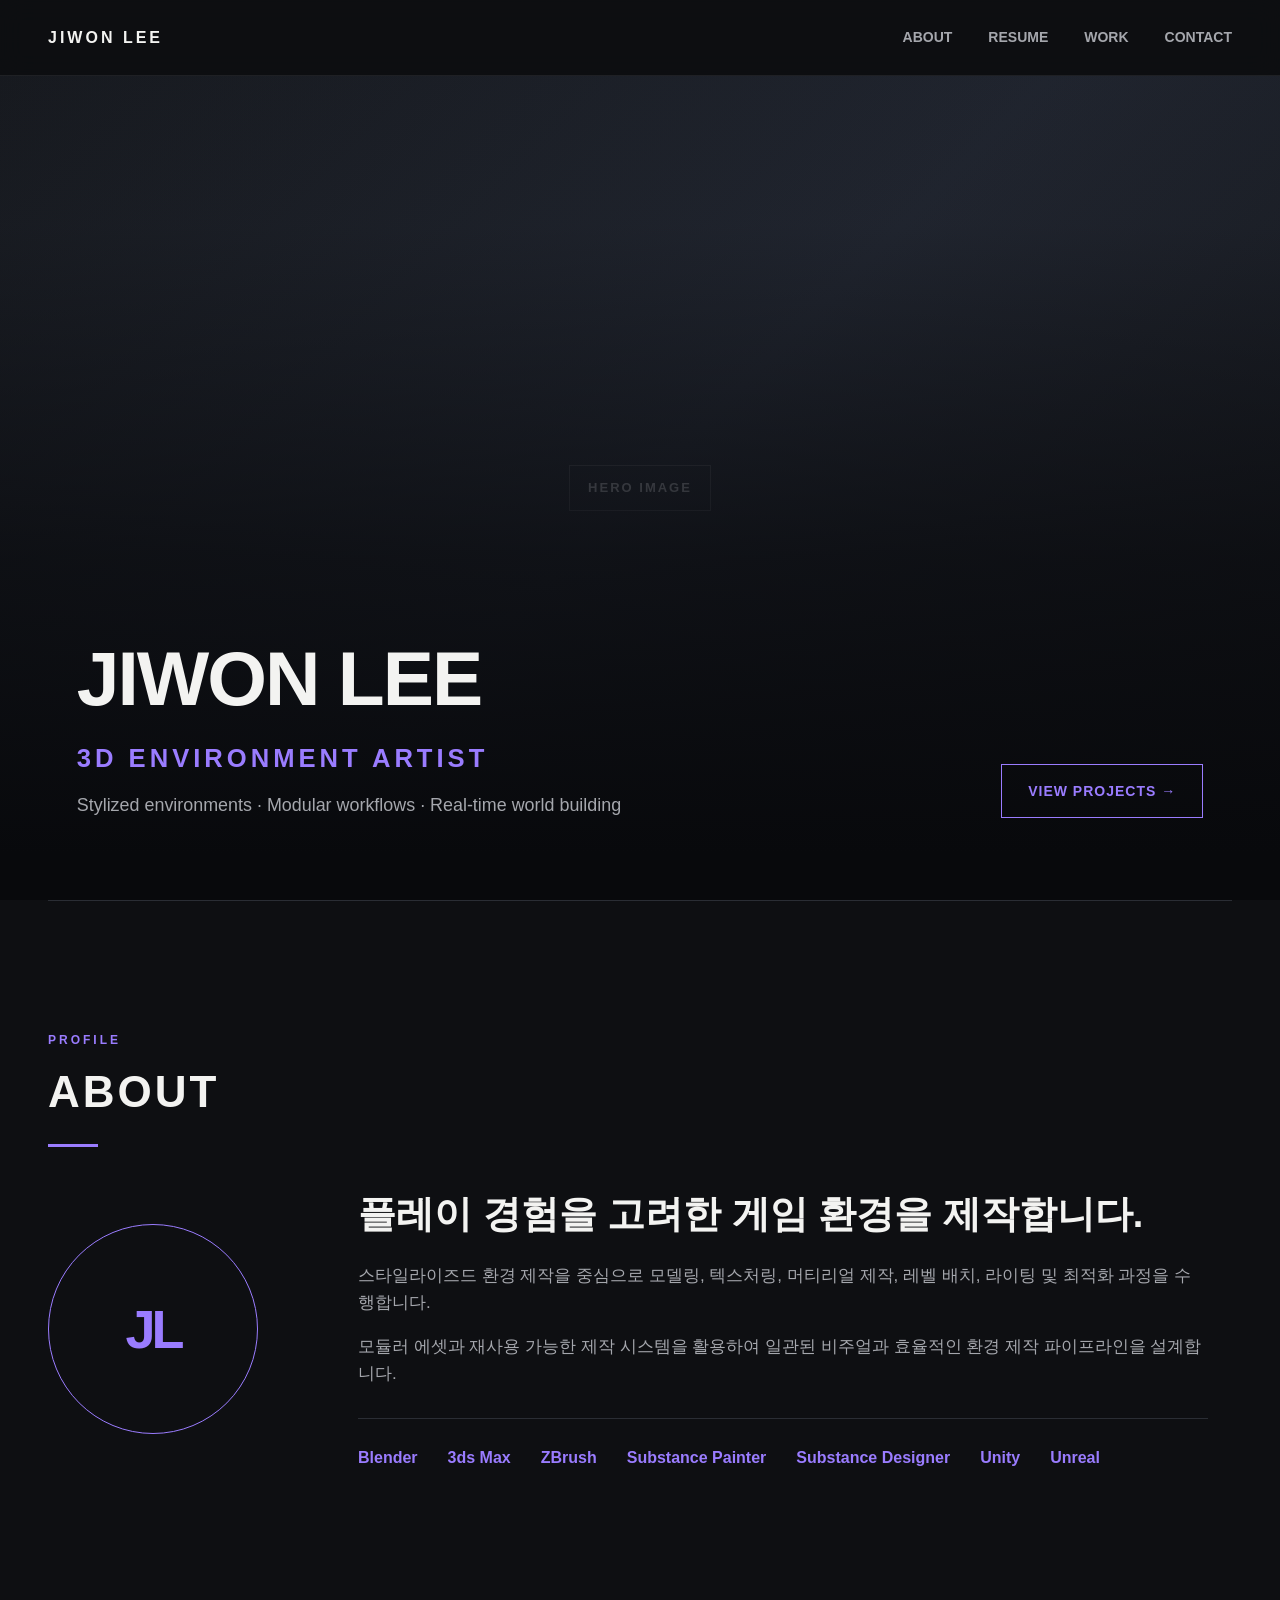
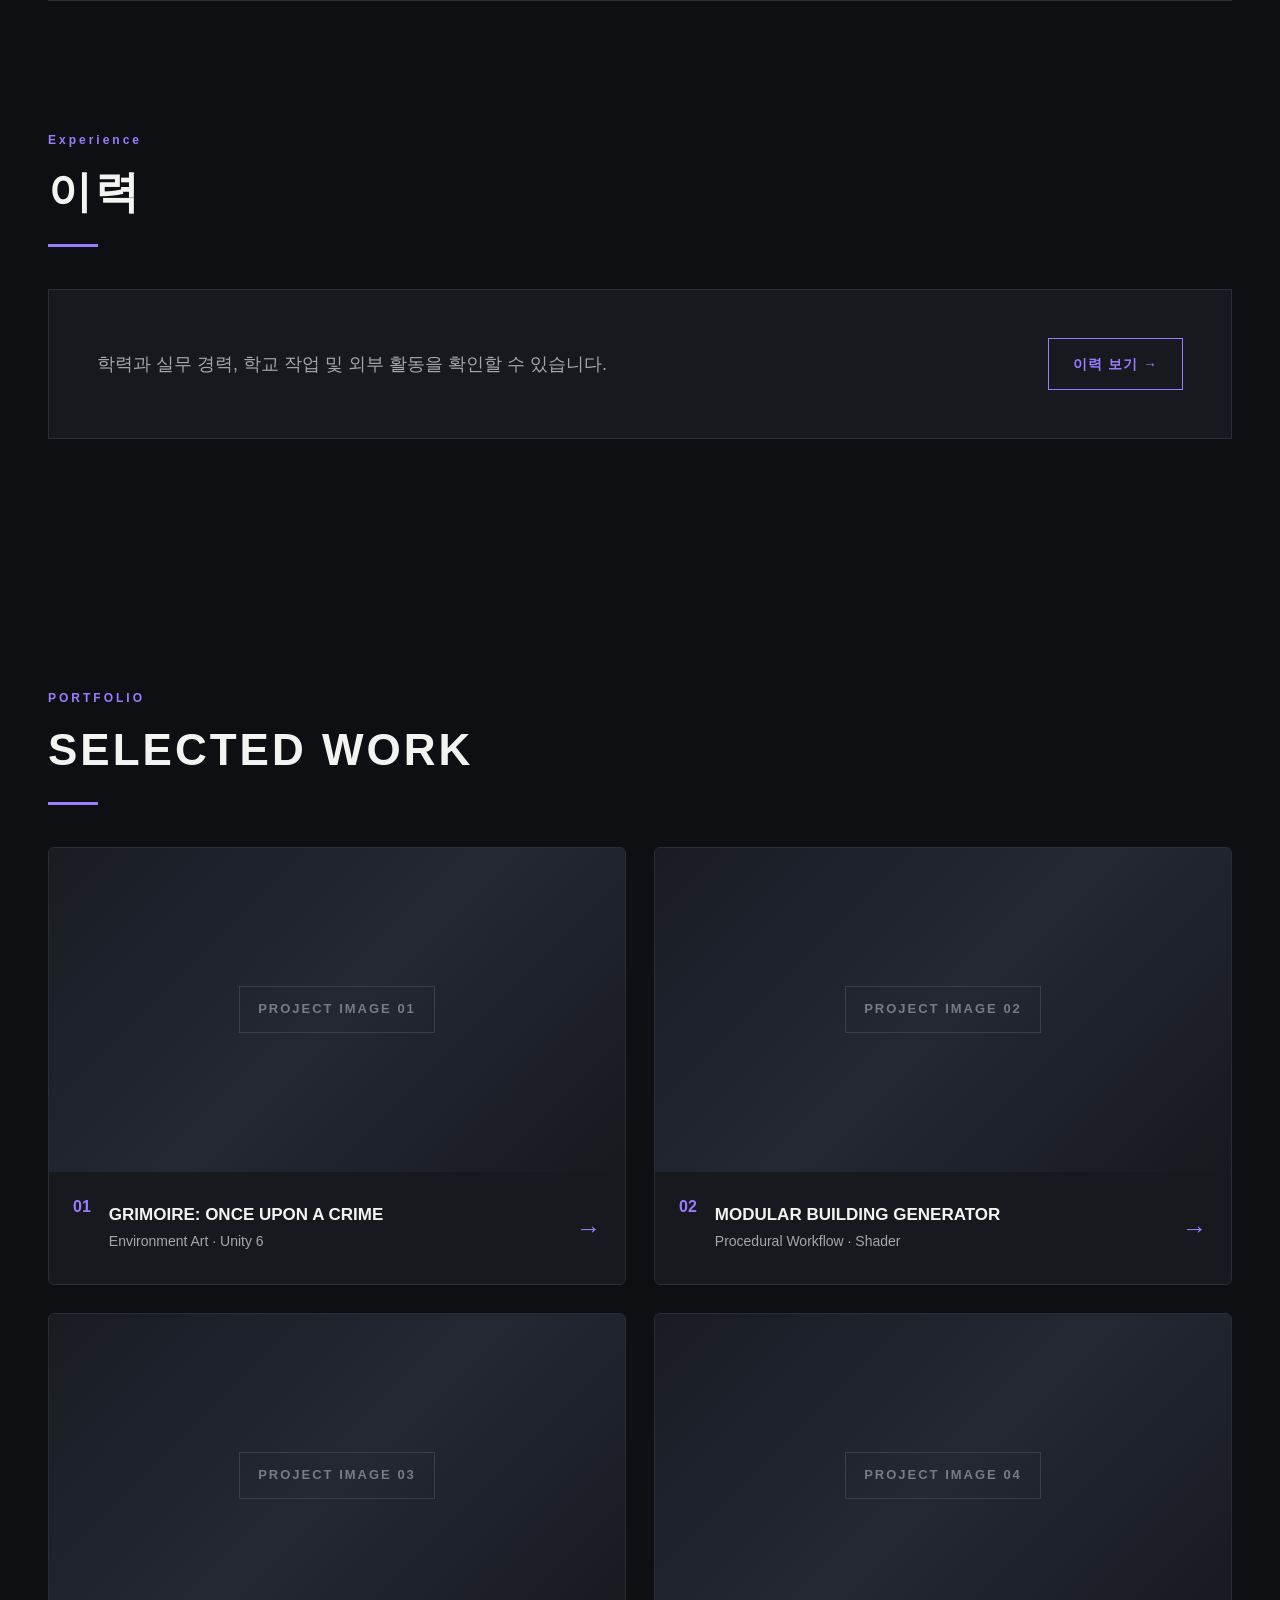
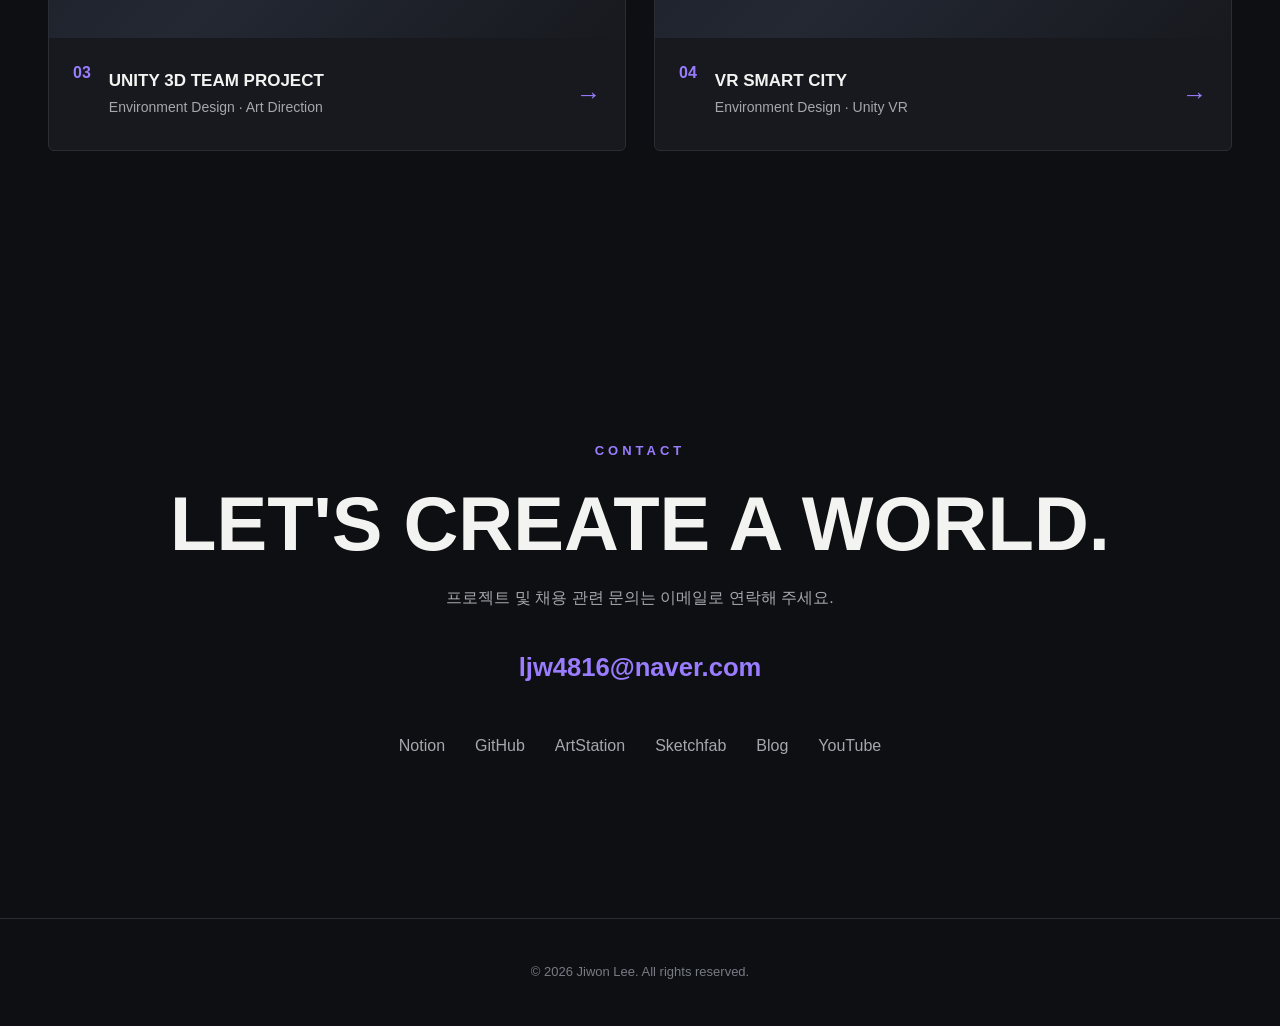
==== commit f9de6f1b: "Update index.html" ====
--- a/index.html
+++ b/index.html
@@ -15,9 +15,9 @@
     <a class="logo" href="#home">JIWON LEE</a>
 
     <nav>
-        <a href="#projects">Work</a>
         <a href="#about">About</a>
         <a href="#resume">Resume</a>
+        <a href="#projects">Work</a>
         <a href="#contact">Contact</a>
     </nav>
 </header>
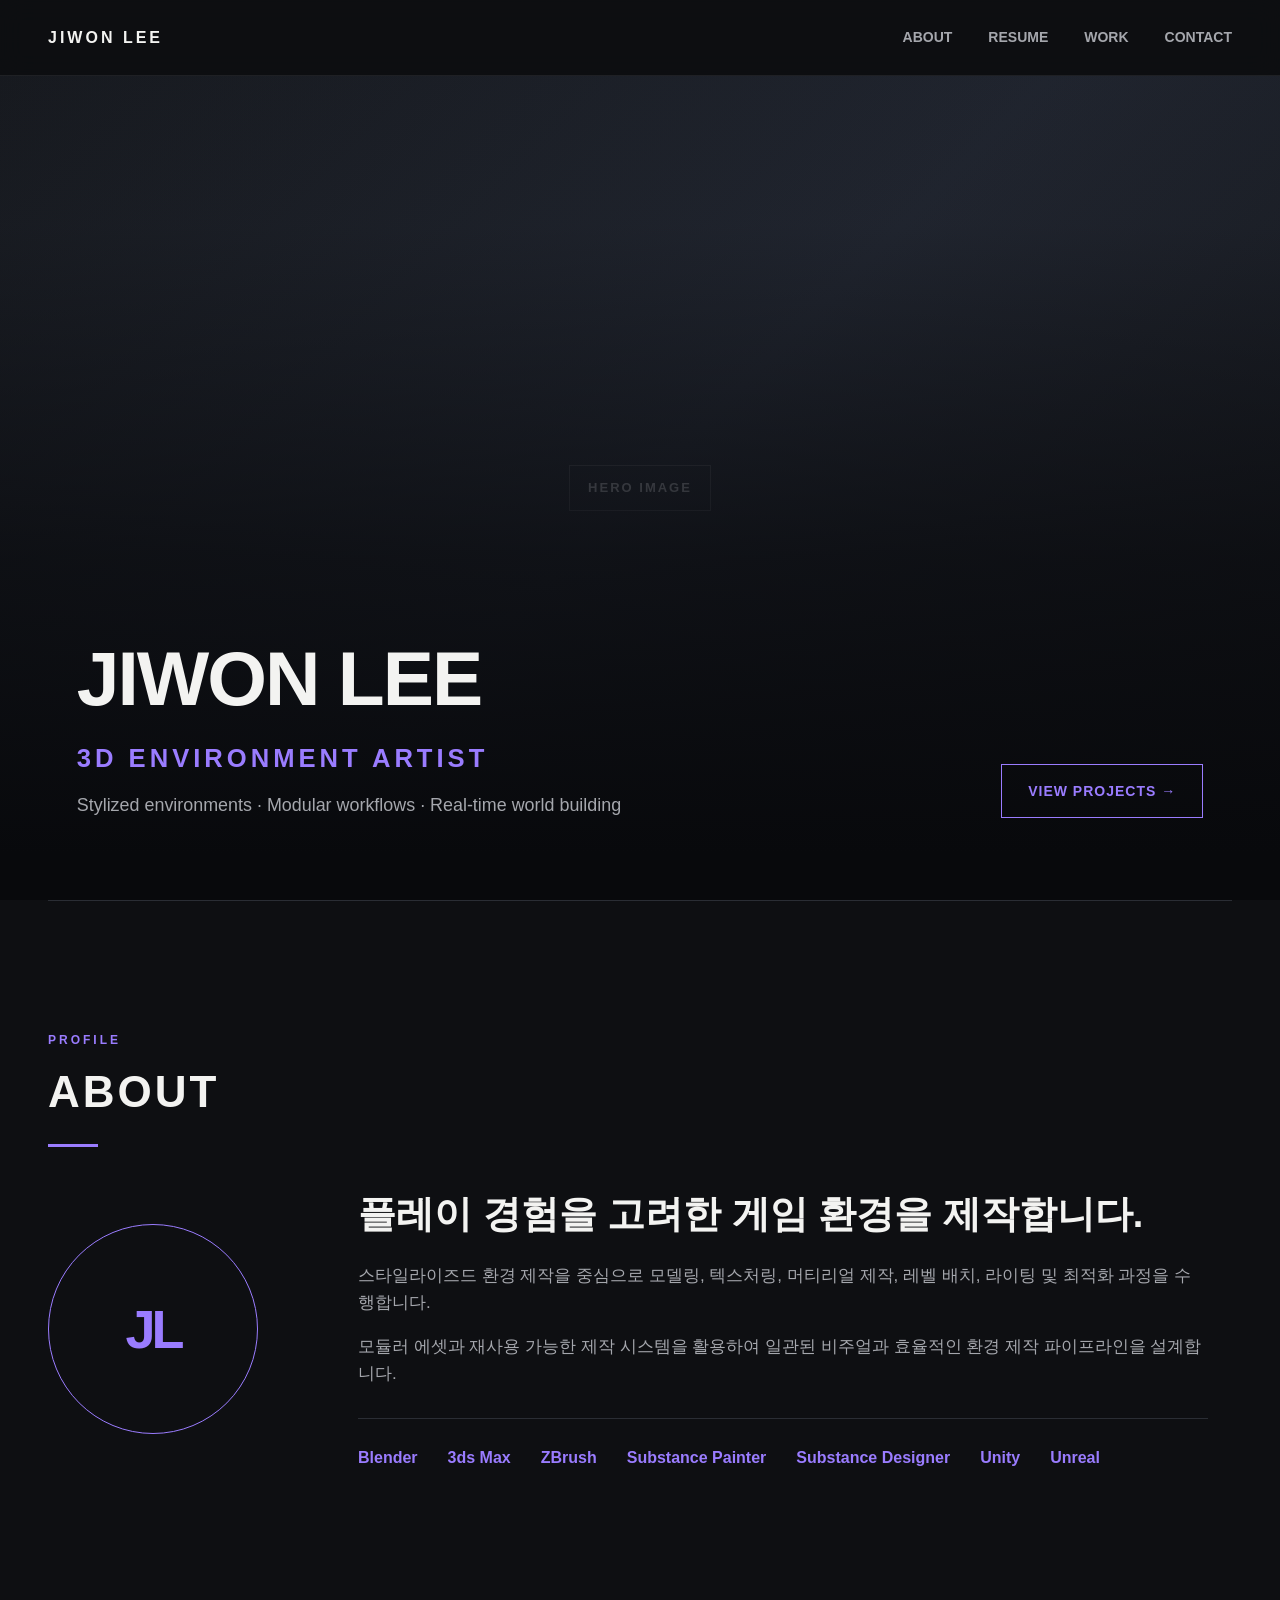
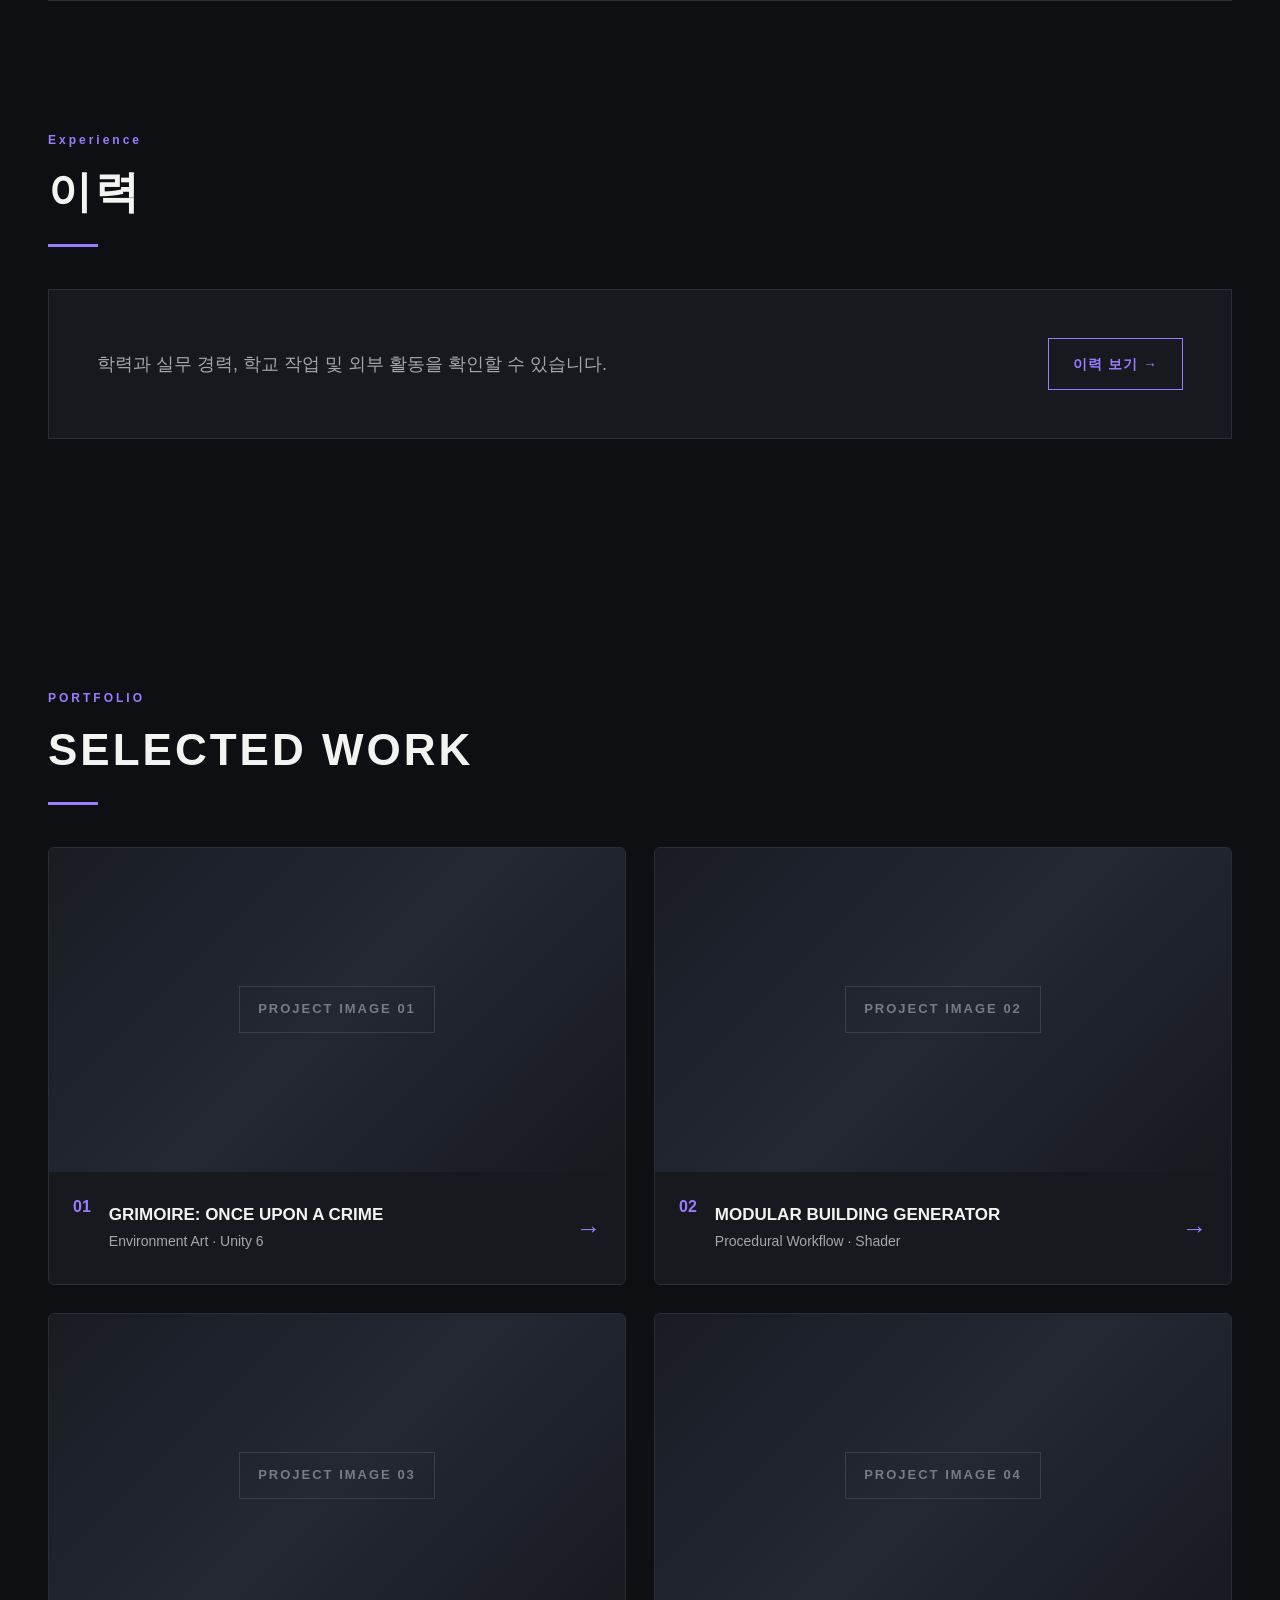
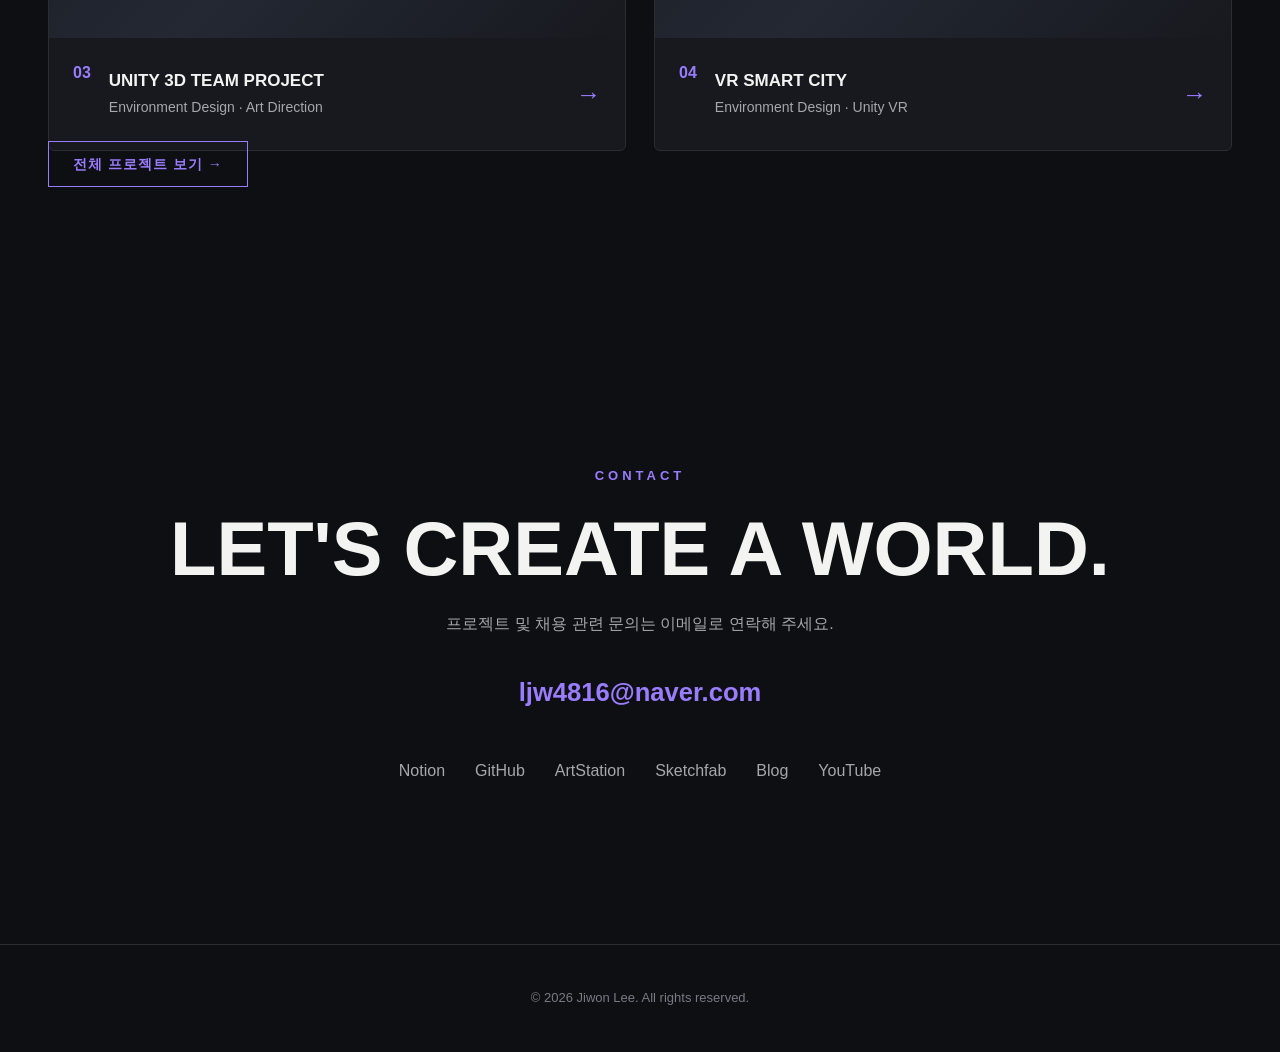
==== commit 06d092f2: "메인 프로젝트 영역 데이터 방식으로 변경" ====
--- a/index.html
+++ b/index.html
@@ -114,88 +114,32 @@
     </section>
 
     <!-- 대표 프로젝트 -->
-    <section id="projects" class="projects section">
-
-        <div class="section-heading">
-            <p>PORTFOLIO</p>
-            <h2>SELECTED WORK</h2>
-        </div>
-
-        <div class="project-grid">
-
-            <a class="project-card" href="projects/grimoire.html">
-                <div class="project-image placeholder-image">
-                    <span>PROJECT IMAGE 01</span>
-                </div>
-
-                <div class="project-info">
-                    <span class="project-number">01</span>
-
-                    <div>
-                        <h3>GRIMOIRE: ONCE UPON A CRIME</h3>
-                        <p>Environment Art · Unity 6</p>
-                    </div>
-
-                    <span class="project-arrow">→</span>
-                </div>
-            </a>
-
-
-            <article class="project-card">
-                <div class="project-image placeholder-image">
-                    <span>PROJECT IMAGE 02</span>
-                </div>
-
-                <div class="project-info">
-                    <span class="project-number">02</span>
-
-                    <div>
-                        <h3>MODULAR BUILDING GENERATOR</h3>
-                        <p>Procedural Workflow · Shader</p>
-                    </div>
-
-                    <span class="project-arrow">→</span>
-                </div>
-            </article>
-
-
-            <article class="project-card">
-                <div class="project-image placeholder-image">
-                    <span>PROJECT IMAGE 03</span>
-                </div>
-
-                <div class="project-info">
-                    <span class="project-number">03</span>
-
-                    <div>
-                        <h3>UNITY 3D TEAM PROJECT</h3>
-                        <p>Environment Design · Art Direction</p>
-                    </div>
-
-                    <span class="project-arrow">→</span>
-                </div>
-            </article>
-
-
-            <article class="project-card">
-                <div class="project-image placeholder-image">
-                    <span>PROJECT IMAGE 04</span>
-                </div>
-
-                <div class="project-info">
-                    <span class="project-number">04</span>
-
-                    <div>
-                        <h3>VR SMART CITY</h3>
-                        <p>Environment Design · Unity VR</p>
-                    </div>
-
-                    <span class="project-arrow">→</span>
-                </div>
-            </article>
-
-        </div>
-    </section>
+<section id="projects" class="projects section">
+
+    <div class="section-heading">
+        <p>PORTFOLIO</p>
+        <h2>SELECTED WORK</h2>
+    </div>
+
+    <!-- 대표 프로젝트가 자동으로 들어가는 영역 -->
+    <div
+        class="project-grid"
+        data-project-list="featured"
+    ></div>
+
+    <!-- 전체 프로젝트 페이지 이동 버튼 -->
+    <div class="project-list-action">
+
+        <a
+            class="outline-button"
+            href="work.html"
+        >
+            전체 프로젝트 보기 →
+        </a>
+
+    </div>
+
+</section>
 
 
     <!-- 연락처 -->
@@ -277,5 +221,8 @@
     <p>© 2026 Jiwon Lee. All rights reserved.</p>
 </footer>
 
+<script src="projects-data.js"></script>
+<script src="projects.js"></script>
+
 </body>
 </html>
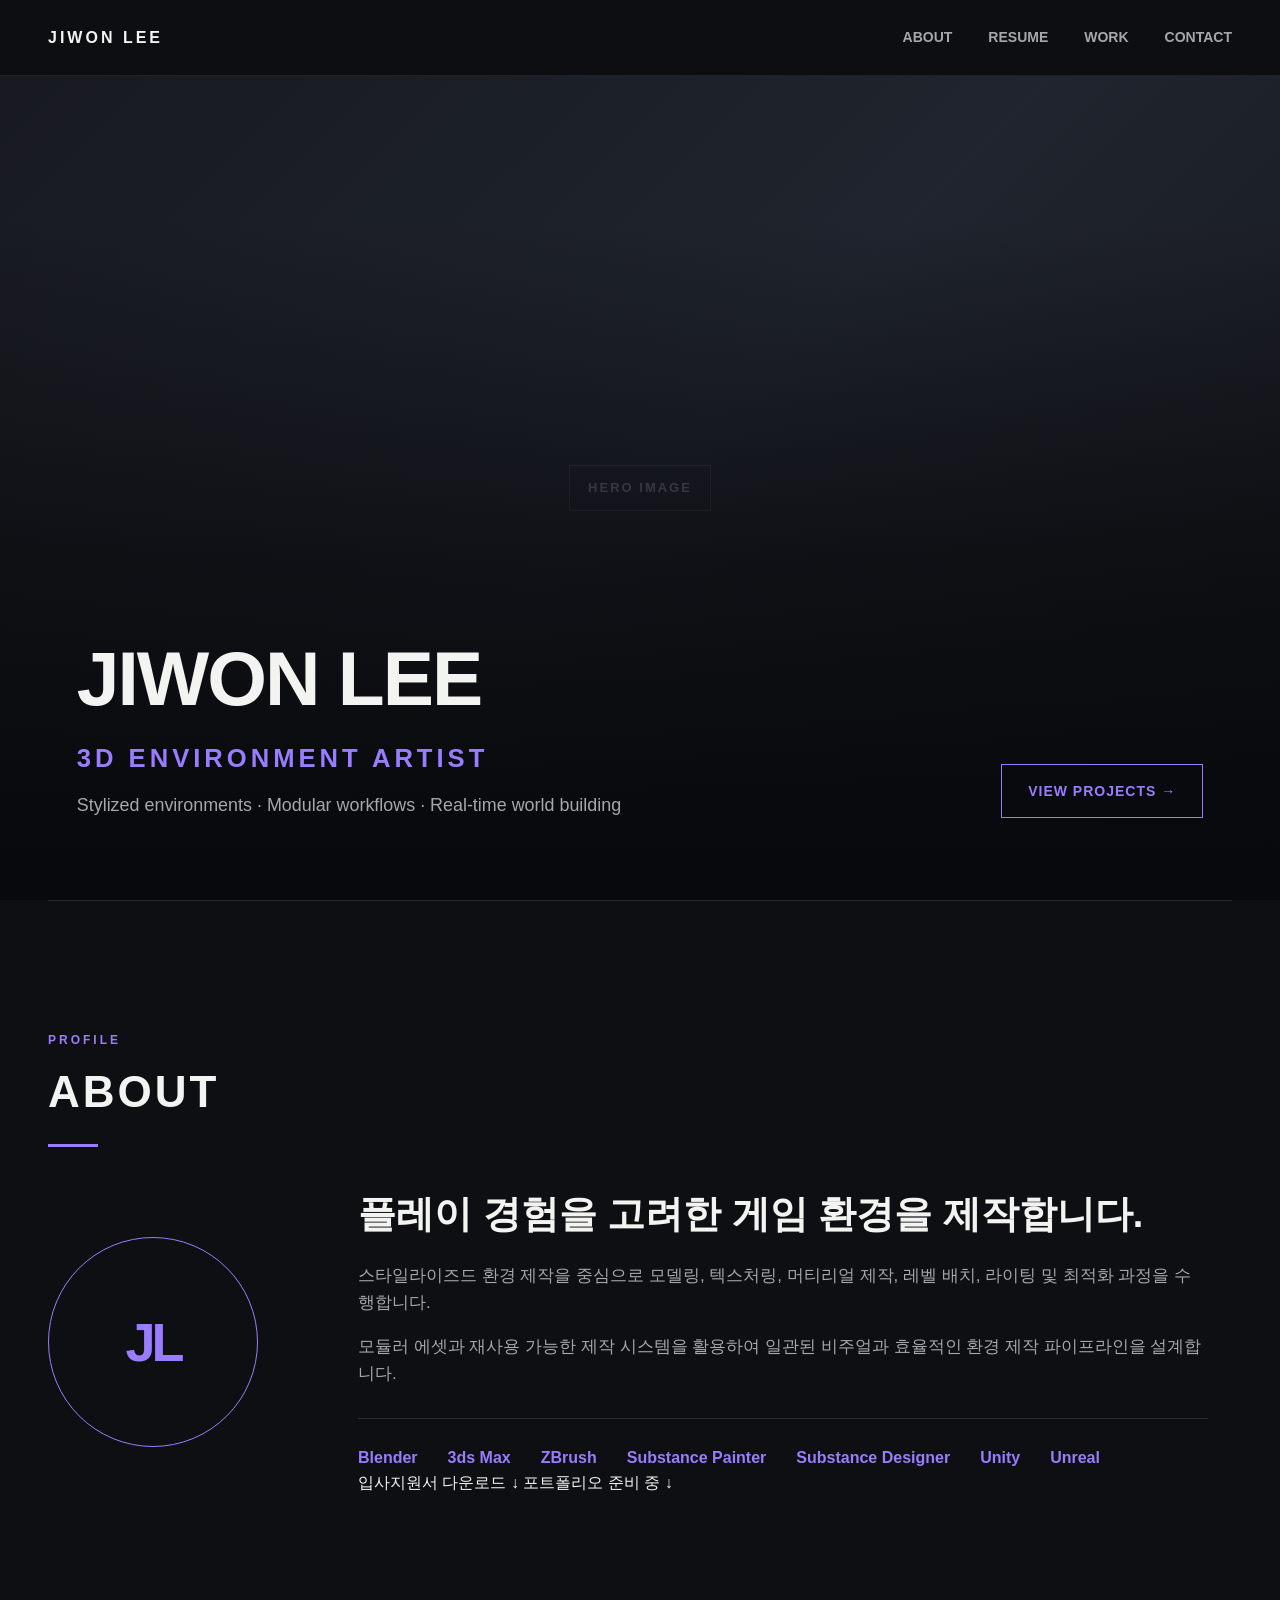
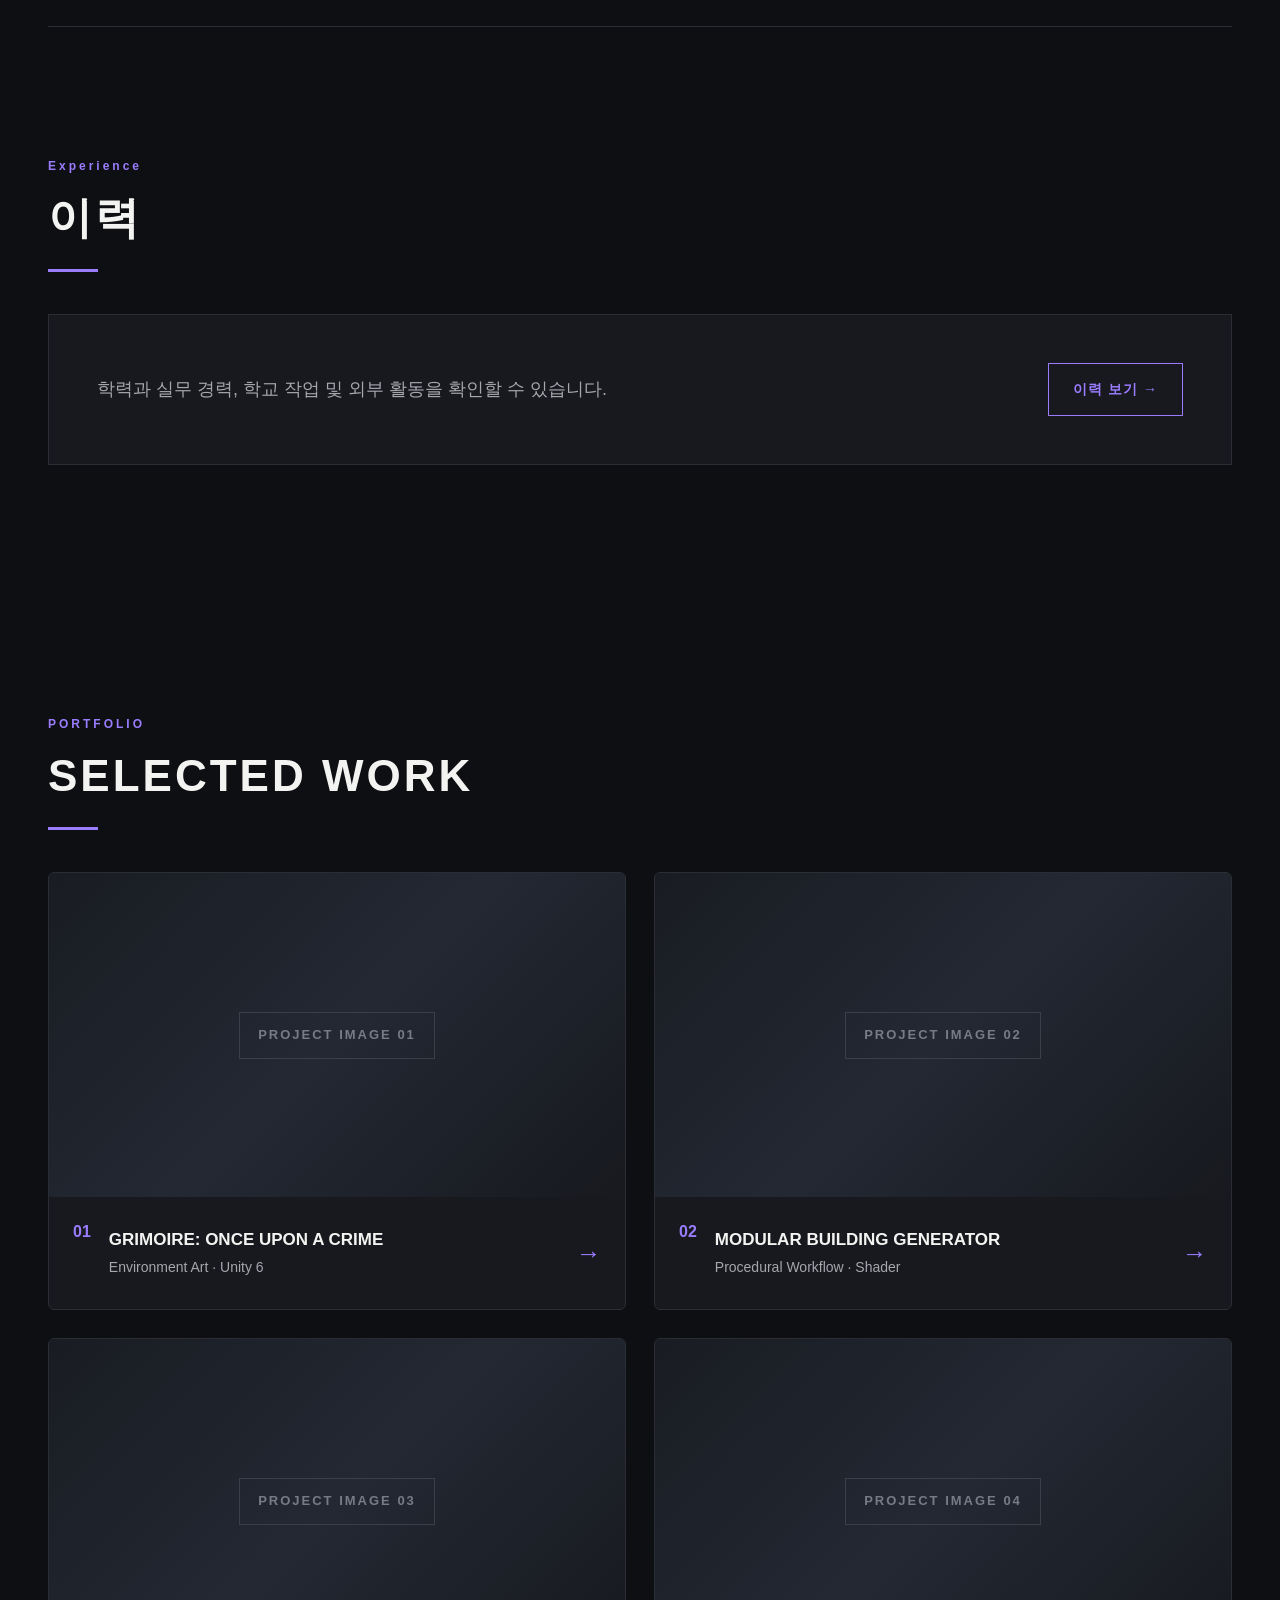
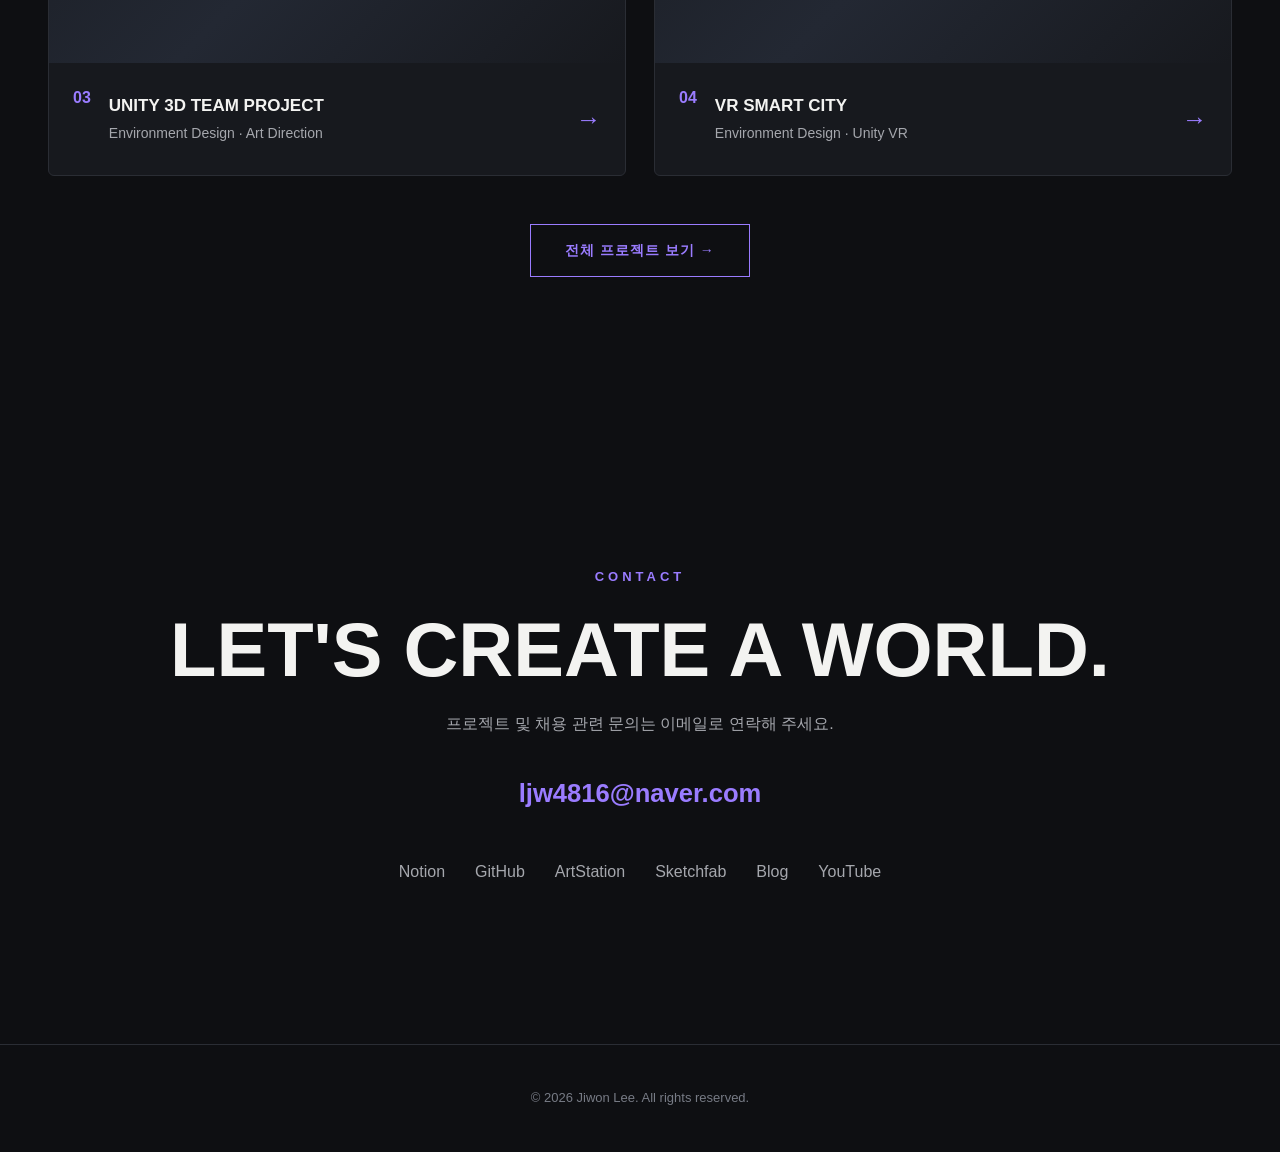
==== commit b5bd2a05: "PDF 다운로드 버튼 구조 추가" ====
--- a/index.html
+++ b/index.html
@@ -85,6 +85,24 @@
                     <li>Unity</li>
                     <li>Unreal</li>
                 </ul>
+
+                <div class="document-downloads">
+
+    <a
+        class="document-download-button"
+        href="documents/이지원_게임배경모델러_입사지원서.pdf"
+        download
+    >
+        입사지원서 다운로드
+        <span>↓</span>
+    </a>
+
+    <span class="document-download-button is-disabled">
+        포트폴리오 준비 중
+        <span>↓</span>
+    </span>
+
+</div>
             </div>
 
         </div>
--- a/style.css
+++ b/style.css
@@ -606,3 +606,154 @@
         flex-wrap: wrap;
     }
 }
+
+/* ================================
+   전체 프로젝트 보기 버튼
+================================ */
+
+.project-list-action {
+    display: flex;
+    justify-content: center;
+
+    margin-top: 48px;
+}
+
+.project-list-action .outline-button {
+    min-width: 220px;
+
+    text-align: center;
+}
+
+
+/* ================================
+   전체 프로젝트 페이지
+================================ */
+
+.work-page {
+    background-color: var(--background);
+}
+
+.work-main {
+    width: min(1400px, calc(100% - 96px));
+    margin: 0 auto;
+
+    padding: 76px 0 120px;
+}
+
+.work-header {
+    padding: 80px 0 70px;
+}
+
+.work-back-link {
+    display: inline-block;
+
+    margin-bottom: 55px;
+
+    color: var(--text-secondary);
+
+    font-size: 12px;
+    font-weight: 700;
+    letter-spacing: 2px;
+
+    transition: color 0.2s ease;
+}
+
+.work-back-link:hover {
+    color: var(--accent);
+}
+
+.work-header .section-heading {
+    margin-bottom: 25px;
+}
+
+.work-header .section-heading h1 {
+    margin: 0;
+
+    color: var(--text-primary);
+
+    font-size: clamp(42px, 7vw, 88px);
+    line-height: 1;
+    letter-spacing: 2px;
+}
+
+.work-header .section-heading h1::after {
+    display: block;
+
+    width: 50px;
+    height: 3px;
+    margin-top: 22px;
+
+    background-color: var(--accent);
+
+    content: "";
+}
+
+.work-description {
+    max-width: 620px;
+    margin: 0;
+
+    color: var(--text-secondary);
+
+    font-size: 16px;
+    line-height: 1.8;
+}
+
+.all-projects {
+    padding-bottom: 20px;
+}
+
+
+/* ================================
+   현재 Work 메뉴 표시
+================================ */
+
+.site-header nav a.active {
+    color: var(--text-primary);
+}
+
+.site-header nav a.active::after {
+    width: 100%;
+}
+
+
+/* ================================
+   전체 프로젝트 페이지 반응형
+================================ */
+
+@media (max-width: 900px) {
+
+    .work-main {
+        width: calc(100% - 48px);
+    }
+
+    .work-header {
+        padding: 65px 0 55px;
+    }
+
+}
+
+
+@media (max-width: 620px) {
+
+    .work-main {
+        width: calc(100% - 32px);
+        padding-top: 68px;
+    }
+
+    .work-header {
+        padding: 50px 0;
+    }
+
+    .work-back-link {
+        margin-bottom: 40px;
+    }
+
+    .project-list-action {
+        margin-top: 36px;
+    }
+
+    .project-list-action .outline-button {
+        width: 100%;
+    }
+
+}
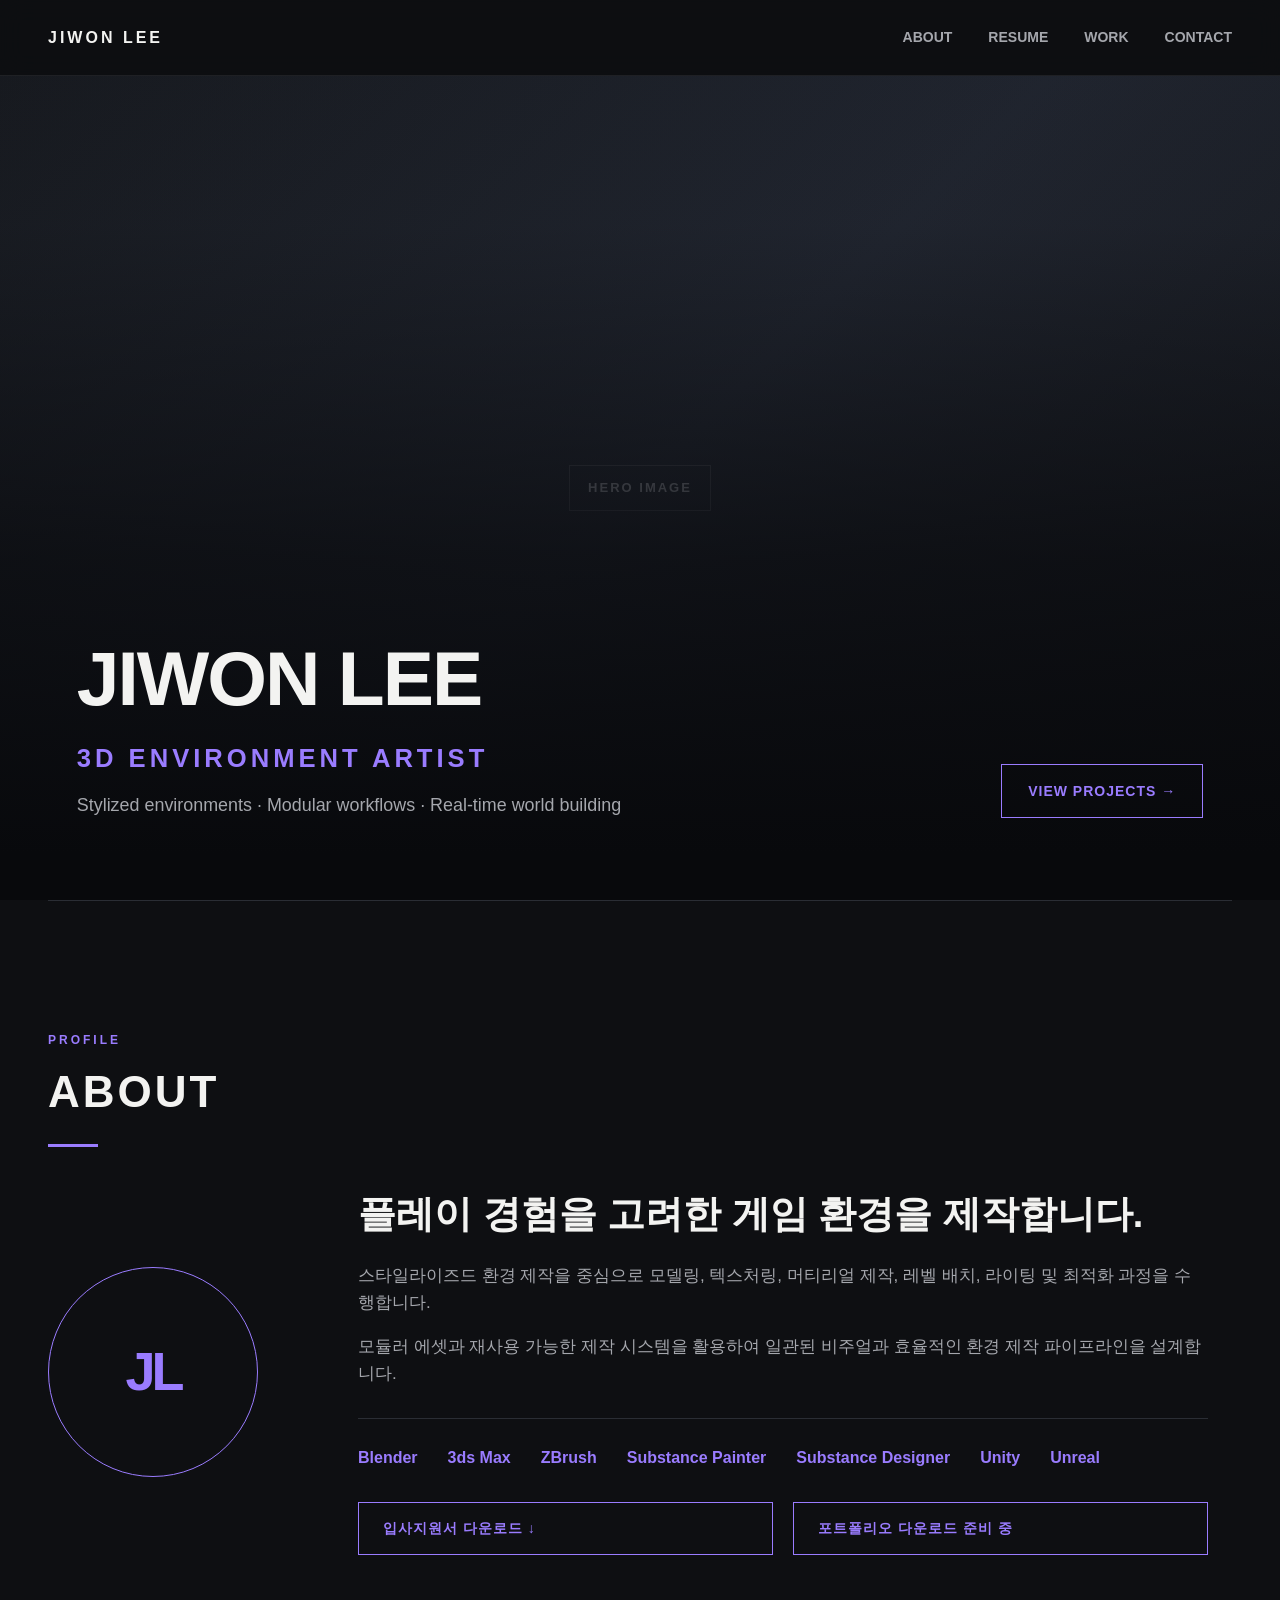
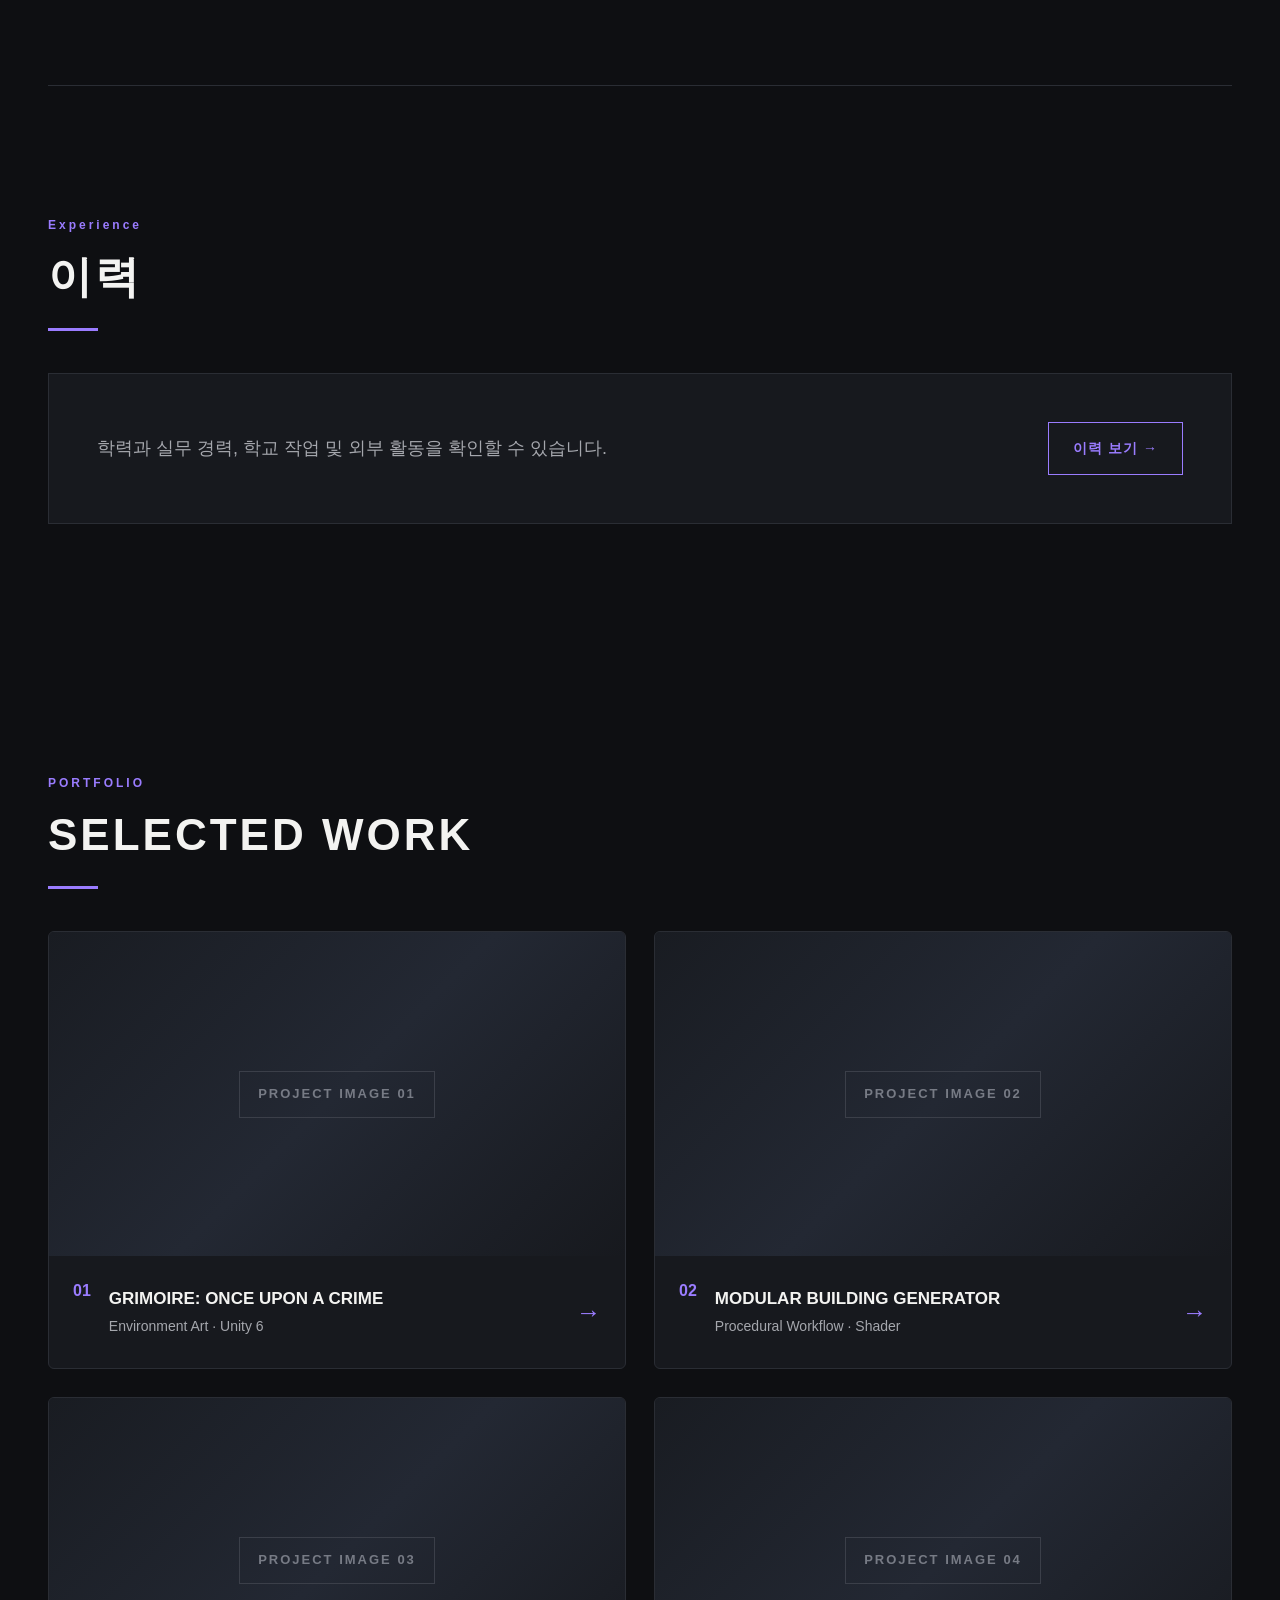
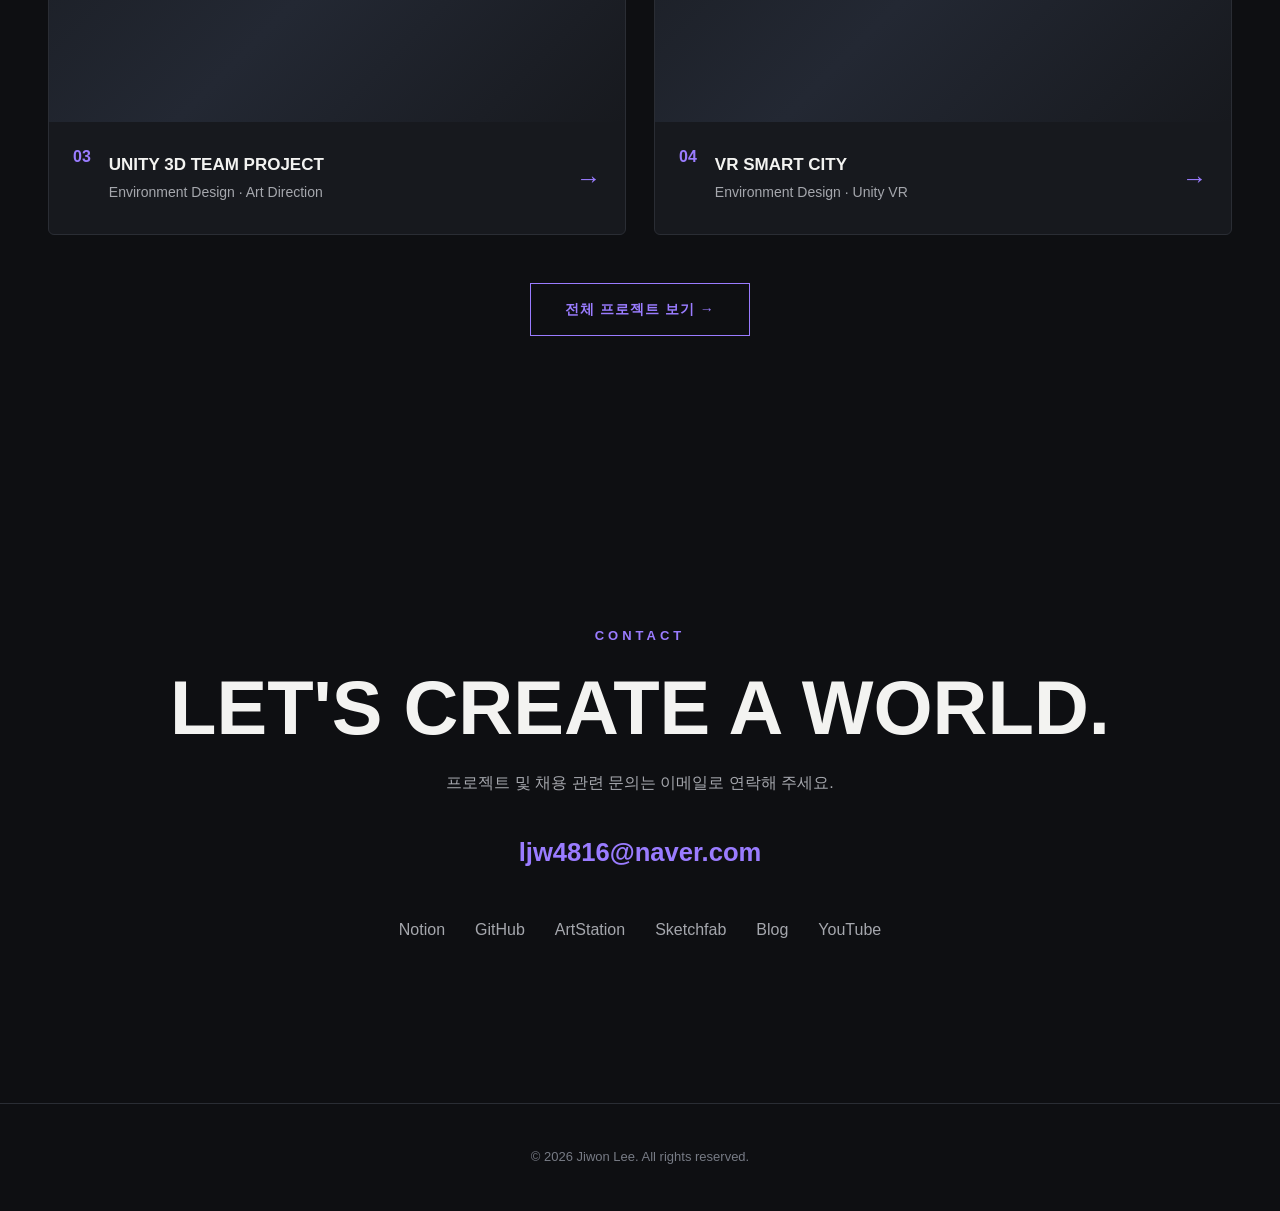
==== commit 0844d4da: "다운로드 버튼 스타일 통일" ====
--- a/index.html
+++ b/index.html
@@ -86,20 +86,18 @@
                     <li>Unreal</li>
                 </ul>
 
-                <div class="document-downloads">
-
-    <a
-        class="document-download-button"
+               <div class="document-downloads">
+
+    <a
+        class="outline-button"
         href="documents/이지원_게임배경모델러_입사지원서.pdf"
         download
     >
-        입사지원서 다운로드
-        <span>↓</span>
-    </a>
-
-    <span class="document-download-button is-disabled">
-        포트폴리오 준비 중
-        <span>↓</span>
+        입사지원서 다운로드 ↓
+    </a>
+
+    <span class="outline-button document-download-disabled">
+        포트폴리오 다운로드 준비 중
     </span>
 
 </div>
--- a/style.css
+++ b/style.css
@@ -402,6 +402,64 @@
     font-weight: 700;
 }
 
+.document-downloads {
+    display: grid;
+    grid-template-columns: repeat(2, minmax(0, 1fr));
+    gap: 20px;
+
+    margin-top: 32px;
+}
+
+.document-download-button {
+    display: flex;
+    align-items: center;
+    justify-content: space-between;
+    gap: 20px;
+
+    min-height: 70px;
+    padding: 18px 22px;
+
+    color: var(--text-primary);
+    background-color: transparent;
+    border: 1px solid var(--accent);
+    text-decoration: none;
+
+    font-size: 14px;
+    font-weight: 700;
+    letter-spacing: 0.5px;
+
+    transition:
+        color 0.2s ease,
+        background-color 0.2s ease,
+        transform 0.2s ease;
+}
+
+.document-download-button > span {
+    color: var(--accent);
+    font-size: 20px;
+}
+
+a.document-download-button:hover {
+    color: var(--background);
+    background-color: var(--accent);
+   
+    transform: translateY(-2px);
+}
+
+a.document-download-button:hover > span {
+    color: var(--background);
+}
+
+.document-download-button.is-disabled {
+    color: var(--text-secondary);
+    border-color: var(--line);
+    cursor: not-allowed;
+}
+
+.document-download-button.is-disabled > span {
+    color: var(--text-secondary);
+}
+
 
 /* ================================
    Resume
@@ -602,6 +660,15 @@
         padding: 30px 24px;
     }
 
+   .document-downloads {
+    grid-template-columns: 1fr;
+    gap: 14px;
+}
+
+.document-download-button {
+    width: 100%;
+}
+
     .social-links {
         flex-wrap: wrap;
     }
